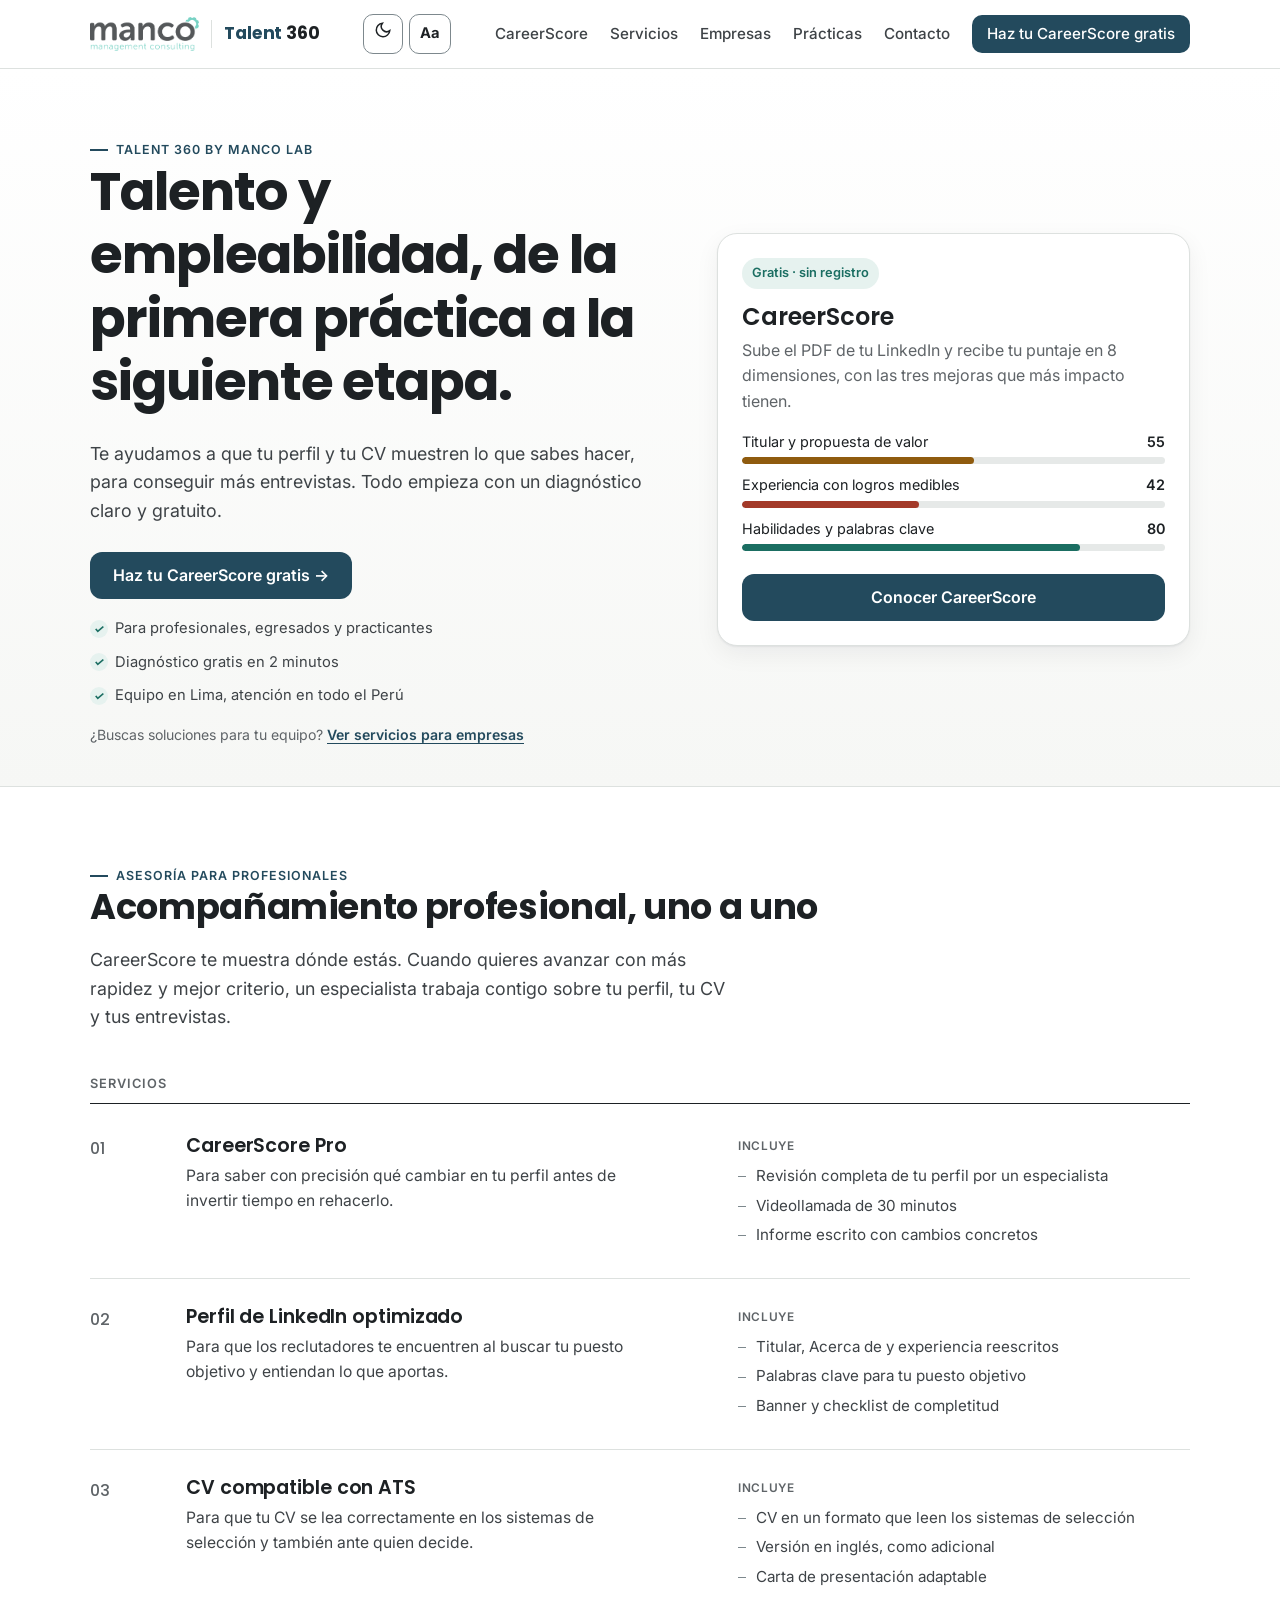
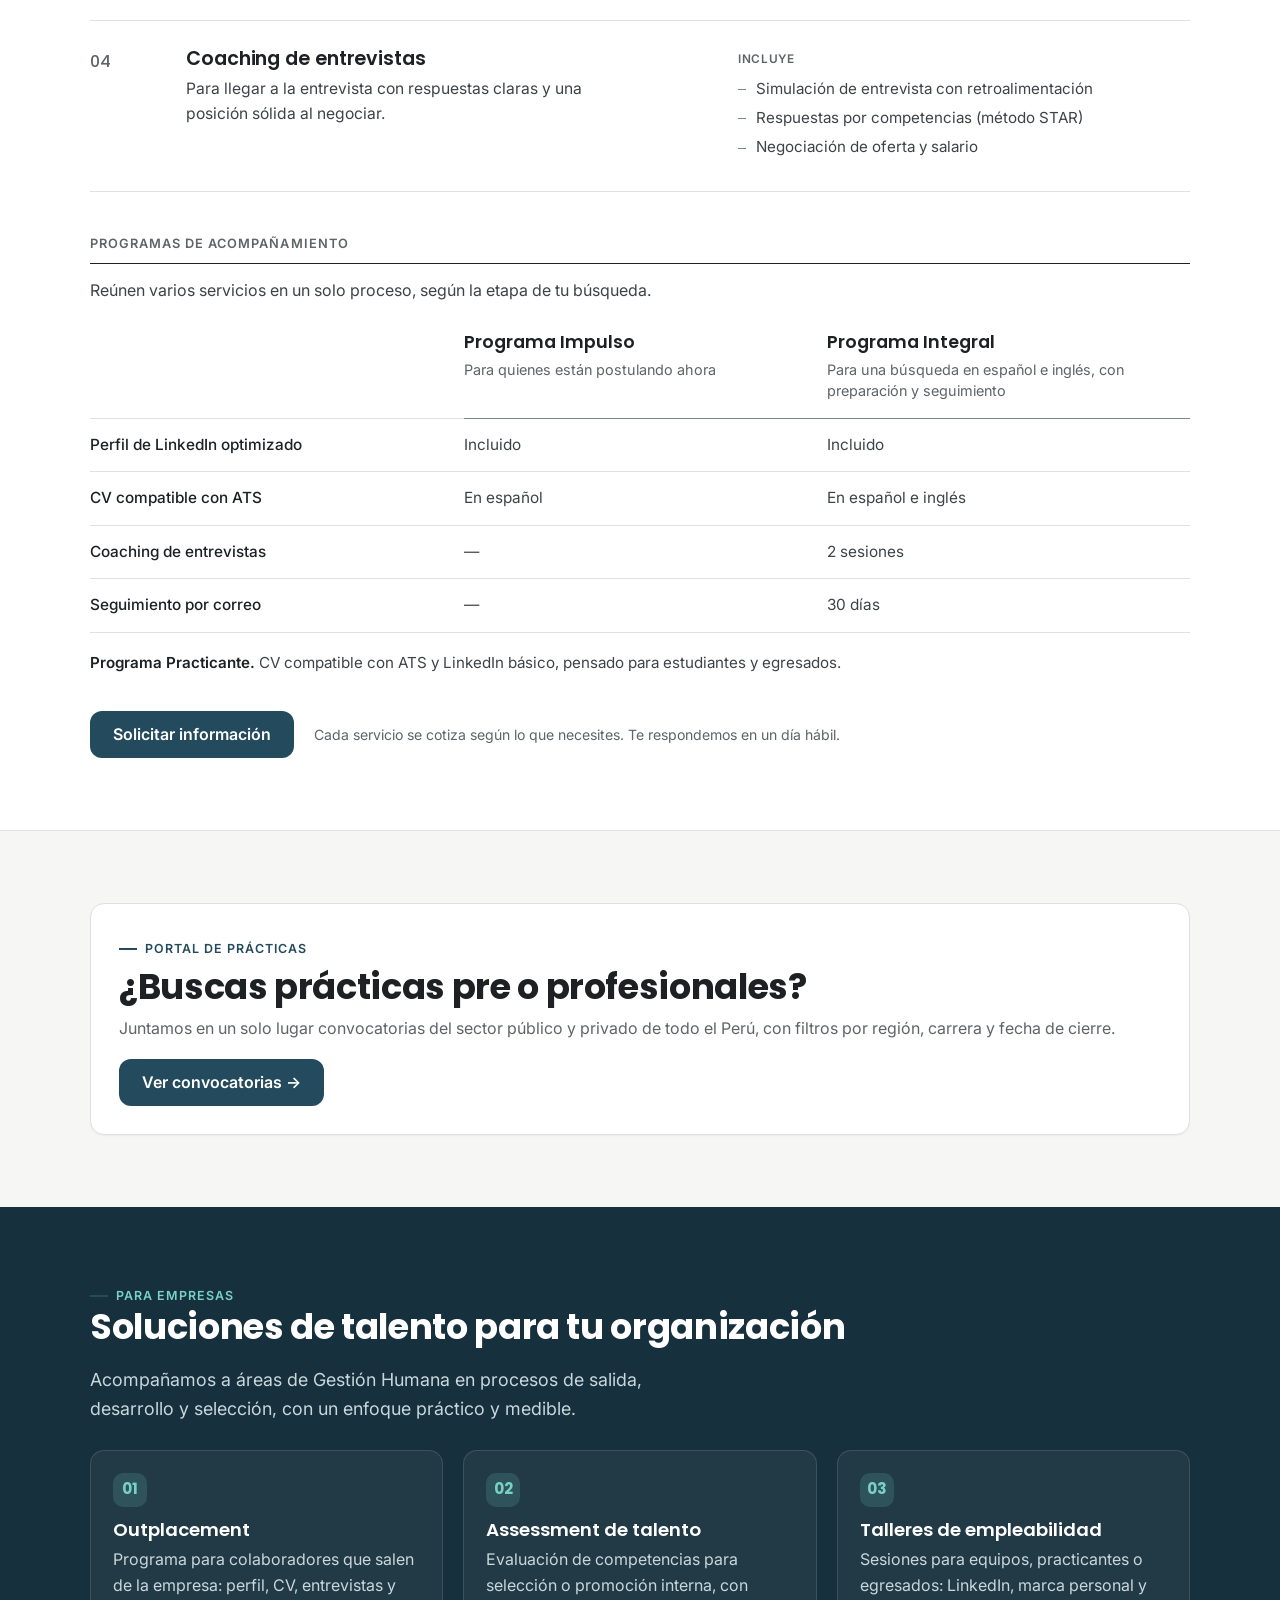
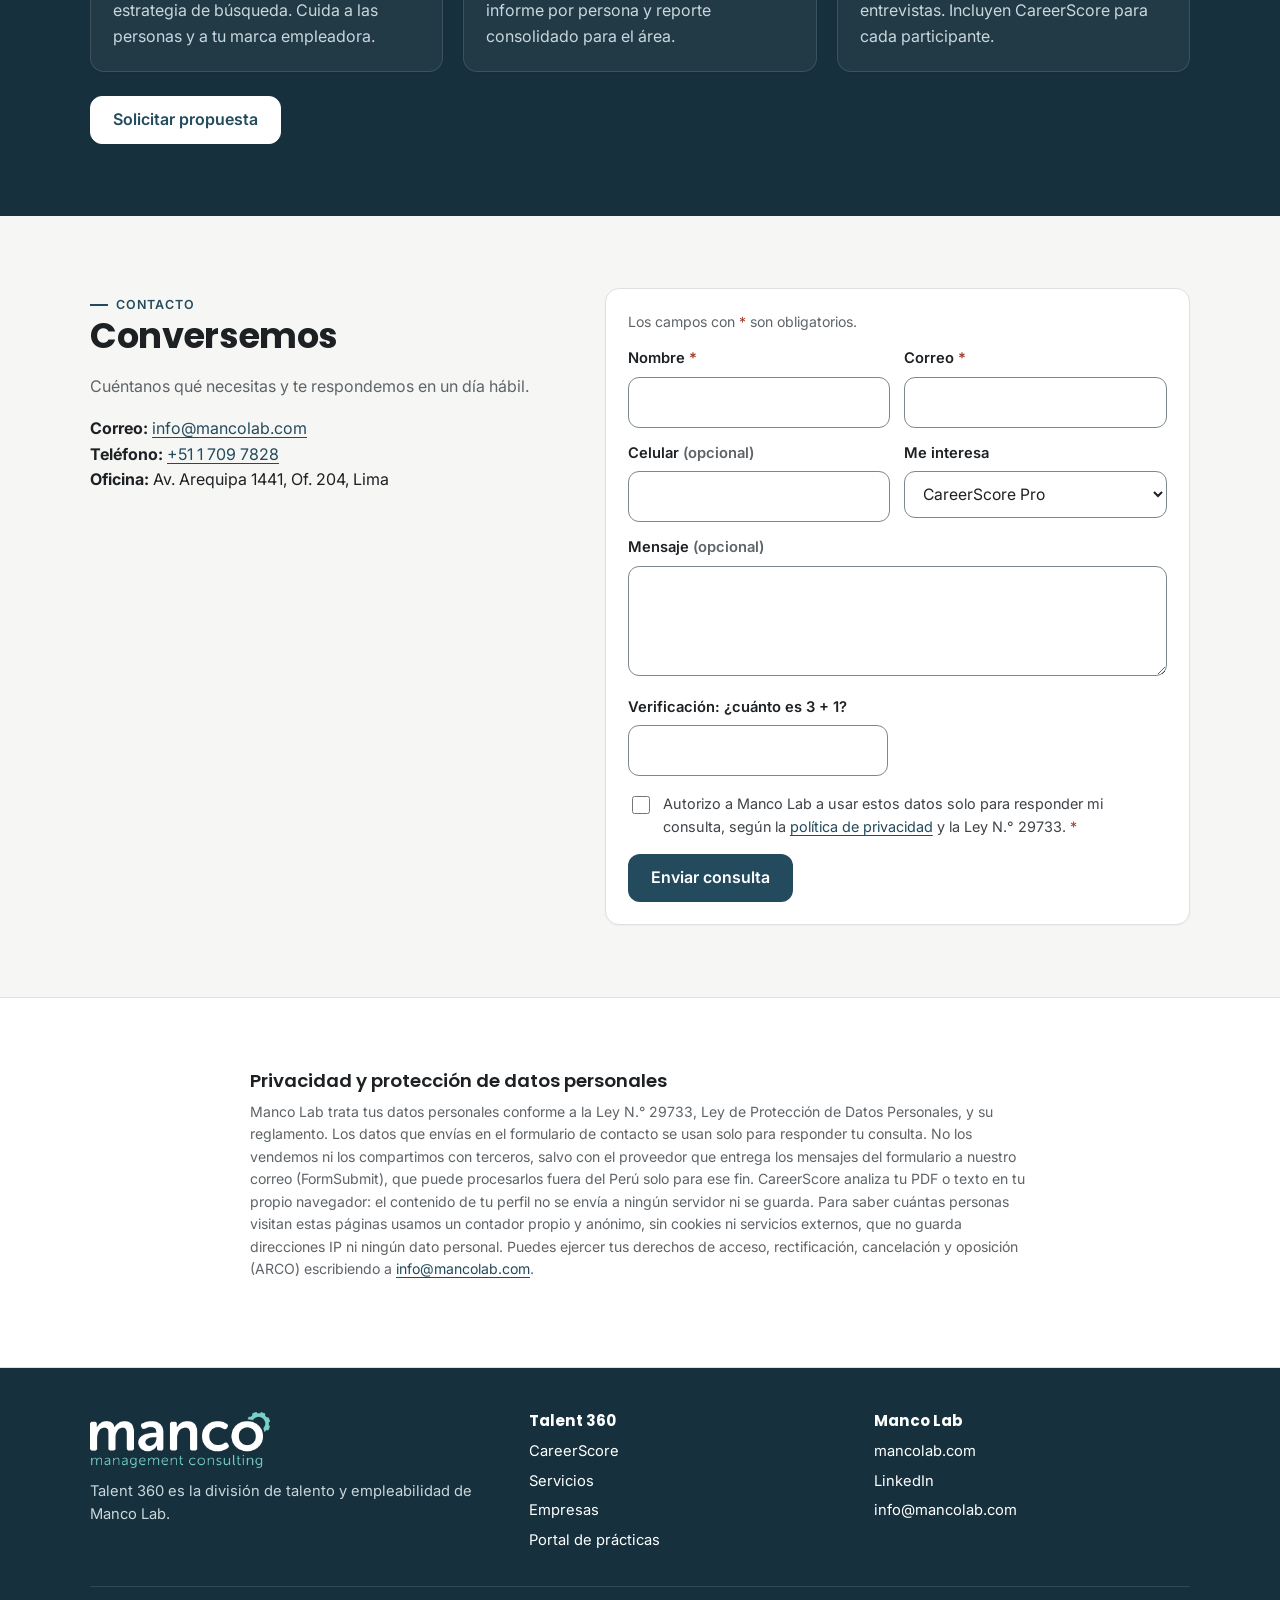
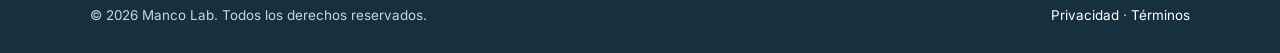
==== talent360/index.html @ 6cdf42b1 "build 2026-10-19T12:51:03Z (24 files)" ====
<!doctype html>
<html lang="es-PE">
<head>
<meta charset="utf-8">
<meta name="viewport" content="width=device-width,initial-scale=1">
<title>Talent 360 by Manco Lab · Talento y empleabilidad para personas y empresas</title>
<meta name="description" content="Talent 360 es la división de talento de Manco Lab: CareerScore gratis para medir tu perfil de LinkedIn, optimización de perfil, CV ATS, coaching de entrevistas, outplacement y assessment para empresas en Perú.">
<link rel="canonical" href="https://mancolab.com/talent360/">
<meta property="og:type" content="website">
<meta property="og:locale" content="es_PE">
<meta property="og:site_name" content="Manco Lab">
<meta property="og:title" content="Talent 360 by Manco Lab: talento y empleabilidad para personas y empresas">
<meta property="og:description" content="Mide tu perfil gratis con CareerScore y mejóralo con especialistas. Programas de outplacement, assessment y talleres para empresas.">
<meta property="og:url" content="https://mancolab.com/talent360/">
<meta property="og:image" content="https://mancolab.com/talent360/og-talent360.png">
<meta property="og:image:width" content="1200"><meta property="og:image:height" content="627">
<meta name="twitter:card" content="summary_large_image">
<meta name="theme-color" content="#234A5D">
<link rel="icon" href="assets/logo-manco.png">
<link rel="preconnect" href="https://fonts.googleapis.com"><link rel="preconnect" href="https://fonts.gstatic.com" crossorigin>
<link href="https://fonts.googleapis.com/css2?family=Inter:wght@400;500;600;700&family=Poppins:wght@600;700&display=swap" rel="stylesheet">
<script>/* tema y preferencias antes de pintar: evita parpadeo */(function(){try{var d=document.documentElement,t=localStorage.getItem('t360-theme');if(!t)t=window.matchMedia&&matchMedia('(prefers-color-scheme: dark)').matches?'dark':'light';d.setAttribute('data-theme',t);var a=JSON.parse(localStorage.getItem('t360-a11y')||'{}');if(a.fs)d.setAttribute('data-fs',a.fs);if(a.contrast)d.setAttribute('data-contrast','high');if(a.underline)d.setAttribute('data-underline','1');}catch(e){}})();</script>
<link rel="stylesheet" href="assets/hp.css?v=c169f1f4">
<script type="application/ld+json">
{"@context":"https://schema.org","@type":"Organization","name":"Talent 360 by Manco Lab","parentOrganization":{"@type":"Organization","name":"Manco Lab","url":"https://mancolab.com"},"url":"https://mancolab.com/talent360/","email":"info@mancolab.com","telephone":"+51 1 709 7828","address":{"@type":"PostalAddress","streetAddress":"Av. Arequipa 1441, Of. 204","addressLocality":"Lima","addressCountry":"PE"},"sameAs":["https://www.linkedin.com/company/mancope/"]}
</script>
</head>
<body>
<a class="skip" href="#main">Saltar al contenido principal</a>

<header class="topbar">
  <div class="wrap">
    <a class="brand" href="#main" aria-label="Talent 360 by Manco Lab">
      <img class="logo-light" src="assets/logo-manco.png" alt="Manco Lab" width="283" height="88"><img class="logo-dark" src="assets/logo-manco-white.png" alt="Manco Lab" width="283" height="88">
      <span class="div" aria-hidden="true"></span>
      <span class="hp">Talent <span>360</span></span>
    </a>
    <button class="menu-btn" type="button" aria-label="Menú" aria-expanded="false" aria-controls="nav" id="menuBtn"><span aria-hidden="true">☰</span></button>
    <nav class="nav" id="nav" aria-label="Principal">
      <a href="careerscore/">CareerScore</a>
      <a href="#servicios">Servicios</a>
      <a href="#empresas">Empresas</a>
      <a href="practicas/">Prácticas</a>
      <a href="#contacto">Contacto</a>
      <a class="btn btn-primary btn-sm" href="careerscore/#careerscore">Haz tu CareerScore gratis</a>
    </nav>
  </div>
</header>

<main id="main" tabindex="-1">
<section class="hero">
  <div class="wrap hero-grid">
    <div>
      <span class="eyebrow">Talent 360 by Manco Lab</span>
      <h1>Talento y empleabilidad, de la primera práctica a la siguiente etapa.</h1>
      <p class="lead">Te ayudamos a que tu perfil y tu CV muestren lo que sabes hacer, para conseguir más entrevistas. Todo empieza con un diagnóstico claro y gratuito.</p>
      <div class="ctas">
        <a class="btn btn-primary" href="careerscore/#careerscore">Haz tu CareerScore gratis →</a>
              </div>
      <div class="trust-row">
        <span><i class="tick" aria-hidden="true">✓</i>Para profesionales, egresados y practicantes</span>
        <span><i class="tick" aria-hidden="true">✓</i>Diagnóstico gratis en 2 minutos</span>
        <span><i class="tick" aria-hidden="true">✓</i>Equipo en Lima, atención en todo el Perú</span>
      </div>
      <p class="small muted" style="margin:16px 0 0">¿Buscas soluciones para tu equipo? <a class="text-link" href="#empresas">Ver servicios para empresas</a></p>
    </div>
    <aside class="hero-card" aria-label="CareerScore: diagnóstico gratuito">
      <span class="pill green">Gratis · sin registro</span>
      <h3 style="margin:14px 0 6px;font-size:1.5rem">CareerScore</h3>
      <p class="muted">Sube el PDF de tu LinkedIn y recibe tu puntaje en 8 dimensiones, con las tres mejoras que más impacto tienen.</p>
      <div class="dim"><span>Titular y propuesta de valor</span><b>55</b><div class="bar"><i class="a" style="width:55%"></i></div></div>
      <div class="dim"><span>Experiencia con logros medibles</span><b>42</b><div class="bar"><i class="r" style="width:42%"></i></div></div>
      <div class="dim"><span>Habilidades y palabras clave</span><b>80</b><div class="bar"><i class="g" style="width:80%"></i></div></div>
      <a class="btn btn-primary" href="careerscore/" style="width:100%;margin-top:14px">Conocer CareerScore</a>
    </aside>
  </div>
</section>
<section class="section alt" id="servicios" aria-labelledby="servicios-t">
  <div class="wrap">
    <div class="svc-head">
      <span class="eyebrow">Asesoría para profesionales</span>
      <h2 id="servicios-t">Acompañamiento profesional, uno a uno</h2>
      <p class="lead">CareerScore te muestra dónde estás. Cuando quieres avanzar con más rapidez y mejor criterio, un especialista trabaja contigo sobre tu perfil, tu CV y tus entrevistas.</p>
    </div>
    <div class="svc-block">
      <h3 class="svc-sub" id="svc-ind-t">Servicios</h3>
      <ol class="svc-list" aria-labelledby="svc-ind-t">
      <li class="svc-row">
        <span class="svc-n" aria-hidden="true">01</span>
        <div class="svc-main"><h4>CareerScore Pro</h4><p>Para saber con precisión qué cambiar en tu perfil antes de invertir tiempo en rehacerlo.</p></div>
        <div class="svc-del"><p class="svc-lbl" id="svc-d1">Incluye</p><ul aria-labelledby="svc-d1"><li>Revisión completa de tu perfil por un especialista</li><li>Videollamada de 30 minutos</li><li>Informe escrito con cambios concretos</li></ul></div>
      </li>
      <li class="svc-row">
        <span class="svc-n" aria-hidden="true">02</span>
        <div class="svc-main"><h4>Perfil de LinkedIn optimizado</h4><p>Para que los reclutadores te encuentren al buscar tu puesto objetivo y entiendan lo que aportas.</p></div>
        <div class="svc-del"><p class="svc-lbl" id="svc-d2">Incluye</p><ul aria-labelledby="svc-d2"><li>Titular, Acerca de y experiencia reescritos</li><li>Palabras clave para tu puesto objetivo</li><li>Banner y checklist de completitud</li></ul></div>
      </li>
      <li class="svc-row">
        <span class="svc-n" aria-hidden="true">03</span>
        <div class="svc-main"><h4>CV compatible con ATS</h4><p>Para que tu CV se lea correctamente en los sistemas de selección y también ante quien decide.</p></div>
        <div class="svc-del"><p class="svc-lbl" id="svc-d3">Incluye</p><ul aria-labelledby="svc-d3"><li>CV en un formato que leen los sistemas de selección</li><li>Versión en inglés, como adicional</li><li>Carta de presentación adaptable</li></ul></div>
      </li>
      <li class="svc-row">
        <span class="svc-n" aria-hidden="true">04</span>
        <div class="svc-main"><h4>Coaching de entrevistas</h4><p>Para llegar a la entrevista con respuestas claras y una posición sólida al negociar.</p></div>
        <div class="svc-del"><p class="svc-lbl" id="svc-d4">Incluye</p><ul aria-labelledby="svc-d4"><li>Simulación de entrevista con retroalimentación</li><li>Respuestas por competencias (método STAR)</li><li>Negociación de oferta y salario</li></ul></div>
      </li>
      </ol>
    </div>
    <div class="svc-block">
      <h3 class="svc-sub" id="svc-prog-t">Programas de acompañamiento</h3>
      <p class="svc-intro">Reúnen varios servicios en un solo proceso, según la etapa de tu búsqueda.</p>
      <div class="prog-wrap">
        <table class="prog">
          <caption class="sr">Comparación de los programas Impulso e Integral</caption>
          <thead><tr><td class="prog-empty"></td>
            <th scope="col"><span class="prog-name">Programa Impulso</span><span class="prog-for">Para quienes están postulando ahora</span></th>
            <th scope="col"><span class="prog-name">Programa Integral</span><span class="prog-for">Para una búsqueda en español e inglés, con preparación y seguimiento</span></th></tr></thead>
          <tbody>
            <tr><th scope="row">Perfil de LinkedIn optimizado</th><td data-l="Impulso">Incluido</td><td data-l="Integral">Incluido</td></tr>
            <tr><th scope="row">CV compatible con ATS</th><td data-l="Impulso">En español</td><td data-l="Integral">En español e inglés</td></tr>
            <tr><th scope="row">Coaching de entrevistas</th><td data-l="Impulso"><span aria-hidden="true">—</span><span class="sr">No incluido</span></td><td data-l="Integral">2 sesiones</td></tr>
            <tr><th scope="row">Seguimiento por correo</th><td data-l="Impulso"><span aria-hidden="true">—</span><span class="sr">No incluido</span></td><td data-l="Integral">30 días</td></tr>
          </tbody>
        </table>
      </div>
      <p class="prog-note"><b>Programa Practicante.</b> CV compatible con ATS y LinkedIn básico, pensado para estudiantes y egresados.</p>
    </div>
    <div class="svc-foot">
      <a class="btn btn-primary" href="#contacto">Solicitar información</a>
      <p class="muted small">Cada servicio se cotiza según lo que necesites. Te respondemos en un día hábil.</p>
    </div>
  </div>
</section>
<section class="section" id="practicas-cta" aria-labelledby="practicas-cta-t">
  <div class="wrap">
    <div class="card" style="display:flex;justify-content:space-between;align-items:center;gap:18px;flex-wrap:wrap;padding:28px">
      <div><span class="eyebrow">Portal de prácticas</span><h2 id="practicas-cta-t" style="margin:.2em 0 .2em">¿Buscas prácticas pre o profesionales?</h2>
        <p class="muted" style="margin:0">Juntamos en un solo lugar convocatorias del sector público y privado de todo el Perú, con filtros por región, carrera y fecha de cierre.</p></div>
      <a class="btn btn-primary" href="practicas/">Ver convocatorias →</a>
    </div>
  </div>
</section>
<section class="section band" id="empresas" aria-labelledby="empresas-t">
  <div class="wrap">
    <span class="eyebrow" style="color:var(--mint)">Para empresas</span>
    <h2 id="empresas-t">Soluciones de talento para tu organización</h2>
    <p class="lead" style="color:#C9D7DC">Acompañamos a áreas de Gestión Humana en procesos de salida, desarrollo y selección, con un enfoque práctico y medible.</p>
    <div class="grid-3" style="margin-top:26px">
      <article class="card"><div class="num" aria-hidden="true">01</div><h3>Outplacement</h3><p>Programa para colaboradores que salen de la empresa: perfil, CV, entrevistas y estrategia de búsqueda. Cuida a las personas y a tu marca empleadora.</p></article>
      <article class="card"><div class="num" aria-hidden="true">02</div><h3>Assessment de talento</h3><p>Evaluación de competencias para selección o promoción interna, con informe por persona y reporte consolidado para el área.</p></article>
      <article class="card"><div class="num" aria-hidden="true">03</div><h3>Talleres de empleabilidad</h3><p>Sesiones para equipos, practicantes o egresados: LinkedIn, marca personal y entrevistas. Incluyen CareerScore para cada participante.</p></article>
    </div>
    <div style="margin-top:24px"><a class="btn btn-ghost" href="#contacto" data-interest="Propuesta para empresa" style="border-color:#fff">Solicitar propuesta</a></div>
  </div>
</section>
<section class="section" id="contacto" aria-labelledby="contacto-t">
  <div class="wrap contact-grid">
    <div>
      <span class="eyebrow">Contacto</span>
      <h2 id="contacto-t">Conversemos</h2>
      <p class="muted">Cuéntanos qué necesitas y te respondemos en un día hábil.</p>
      <p><b>Correo:</b> <a href="mailto:info@mancolab.com">info@mancolab.com</a><br><b>Teléfono:</b> <a href="tel:+5117097828">+51 1 709 7828</a><br><b>Oficina:</b> Av. Arequipa 1441, Of. 204, Lima</p>
    </div>
    <form class="card" id="leadForm" data-t360-form data-subject="Talent 360 · nueva consulta desde la web" data-ok="¡Gracias! Recibimos tu mensaje y te respondemos en un día hábil." aria-label="Formulario de contacto" novalidate>
      <p class="small muted" style="margin-top:0">Los campos con <span class="req" aria-hidden="true">*</span><span class="sr">asterisco</span> son obligatorios.</p>
      <div class="form-row">
        <div><label class="f" for="lfName">Nombre <span class="req" aria-hidden="true">*</span></label><input type="text" id="lfName" name="nombre" autocomplete="name" required minlength="2" maxlength="80" data-err="e-lfName" aria-describedby="e-lfName"><p class="field-err" id="e-lfName"></p></div>
        <div><label class="f" for="lfMail">Correo <span class="req" aria-hidden="true">*</span></label><input type="email" id="lfMail" name="correo" autocomplete="email" required maxlength="120" data-err="e-lfMail" aria-describedby="e-lfMail"><p class="field-err" id="e-lfMail"></p></div>
      </div>
      <div class="form-row">
        <div><label class="f" for="lfPhone">Celular <span class="muted">(opcional)</span></label><input type="tel" id="lfPhone" name="celular" autocomplete="tel" maxlength="20" data-err="e-lfPhone" aria-describedby="e-lfPhone"><p class="field-err" id="e-lfPhone"></p></div>
        <div><label class="f" for="lfType">Me interesa</label>
          <select id="lfType" name="interes"><optgroup label="Para mí"><option>CareerScore Pro</option><option>Perfil de LinkedIn optimizado</option><option>CV compatible con ATS</option><option>Coaching de entrevistas</option><option>Programa Impulso</option><option>Programa Integral</option><option>Programa Practicante</option></optgroup><optgroup label="Para mi empresa"><option>Propuesta para empresa</option><option>Outplacement</option><option>Assessment de talento</option><option>Taller de empleabilidad</option></optgroup><option>Otro</option></select></div>
      </div>
      <label class="f" for="lfMsg">Mensaje <span class="muted">(opcional)</span></label>
      <textarea id="lfMsg" name="mensaje" maxlength="2000" style="min-height:110px" data-err="e-lfMsg" aria-describedby="e-lfMsg"></textarea><p class="field-err" id="e-lfMsg"></p>
      <div style="margin-top:12px;max-width:260px"><label class="f" for="lfCap" data-captcha-q>Verificación: ¿cuánto es 3 + 4?</label><input type="text" id="lfCap" inputmode="numeric" autocomplete="off" required maxlength="3" data-captcha data-err="e-lfCap" aria-describedby="e-lfCap"><p class="field-err" id="e-lfCap"></p></div>
      <div class="hp-field" aria-hidden="true"><label for="lfHoney">No completar este campo</label><input type="text" id="lfHoney" name="_honey" tabindex="-1" autocomplete="off"></div>
      
      <div class="check"><input type="checkbox" id="lfConsent" name="consentimiento" required data-consent data-err="e-lfConsent" aria-describedby="e-lfConsent"><label for="lfConsent">Autorizo a Manco Lab a usar estos datos solo para responder mi consulta, según la <a href="#privacidad">política de privacidad</a> y la Ley N.° 29733. <span class="req" aria-hidden="true">*</span></label></div>
      <p class="field-err" id="e-lfConsent" style="margin-top:-8px"></p>
      <button class="btn btn-primary" type="submit">Enviar consulta</button>
      <div class="form-status" data-status role="status" aria-live="polite" tabindex="-1" hidden></div>
    </form>
  </div>
</section>
<section class="section alt" id="privacidad">
  <div class="wrap faq small">
    <h3>Privacidad y protección de datos personales</h3>
    <p class="muted">Manco Lab trata tus datos personales conforme a la Ley N.° 29733, Ley de Protección de Datos Personales, y su reglamento. Los datos que envías en el formulario de contacto se usan solo para responder tu consulta. No los vendemos ni los compartimos con terceros, salvo con el proveedor que entrega los mensajes del formulario a nuestro correo (FormSubmit), que puede procesarlos fuera del Perú solo para ese fin. CareerScore analiza tu PDF o texto en tu propio navegador: el contenido de tu perfil no se envía a ningún servidor ni se guarda. Para saber cuántas personas visitan estas páginas usamos un contador propio y anónimo, sin cookies ni servicios externos, que no guarda direcciones IP ni ningún dato personal. Puedes ejercer tus derechos de acceso, rectificación, cancelación y oposición (ARCO) escribiendo a <a href="mailto:info@mancolab.com">info@mancolab.com</a>.</p>
  </div>
</section>
</main>

<footer class="foot" aria-label="Pie de página">
  <div class="wrap">
    <div class="foot-grid">
      <div><img src="assets/logo-manco-white.png" alt="Manco Lab" width="180" style="height:auto;width:180px;margin-bottom:12px">
        <p>Talent 360 es la división de talento y empleabilidad de Manco Lab.</p></div>
      <div><h4>Talent 360</h4><ul><li><a href="careerscore/">CareerScore</a></li><li><a href="#servicios">Servicios</a></li><li><a href="#empresas">Empresas</a></li><li><a href="practicas/">Portal de prácticas</a></li></ul></div>
      <div><h4>Manco Lab</h4><ul><li><a href="https://mancolab.com/">mancolab.com</a></li><li><a href="https://www.linkedin.com/company/mancope/" rel="noopener" target="_blank">LinkedIn</a></li><li><a href="mailto:info@mancolab.com">info@mancolab.com</a></li></ul></div>
    </div>
    <div class="legal"><span>© 2026 Manco Lab. Todos los derechos reservados.</span><span><a href="#privacidad">Privacidad</a> · <a href="https://mancolab.com/">Términos</a></span></div>
  </div>
</footer>


<script src="assets/a11y.js?v=2204dfd3"></script>
<script src="assets/talent360-config.js?v=17736ded"></script>
<script src="assets/forms.js?v=dde8d422"></script>
<script src="careerscore/app.js?v=314edf36"></script>
<script src="assets/stats.js?v=f0934f4e"></script>
</body>
</html>
---- talent360/assets/hp.css ----
/* HumanProof · Manco Lab — estilos compartidos (preview) */
:root{
  --ink:#1D2124; --ink-2:#3E4347; --muted:#5F6468;
  --teal:#234A5D; --teal-900:#16303D; --teal-700:#2C5A70; --teal-50:#EAF0F2;
  --mint:#78D2C4; --green:#1B6E62; --green-50:#E6F2EF;
  --amber:#8F5B0E; --amber-50:#FBF3E4; --red:#A33A29; --red-50:#F9ECE9;
  --bg:#F6F7F5; --card:#FFFFFF; --line:#DDE1DF; --line-strong:#7D888D; --track:#E6E9E8;
  --link:#234A5D; --focus:#234A5D; --topbar:rgba(255,255,255,.95);
  --warn-bg:#FFF7E0; --warn-line:#EED9A4; --warn-ink:#4A3700;
  --radius:14px; --shadow:0 1px 2px rgba(16,24,28,.06),0 8px 24px rgba(16,24,28,.06);
  --font:"Inter",system-ui,-apple-system,"Segoe UI",Roboto,Arial,sans-serif;
  --font-h:"Poppins","Inter",system-ui,sans-serif;
}
*{box-sizing:border-box}
html{scroll-behavior:smooth;font-size:100%}
body{margin:0;font-family:var(--font);color:var(--ink);background:var(--bg);line-height:1.6;font-size:1rem;-webkit-font-smoothing:antialiased}
img{max-width:100%;display:block}
a{color:var(--link);text-underline-offset:3px}
h1,h2,h3,h4{font-family:var(--font-h);line-height:1.2;margin:0 0 .5em;color:var(--ink)}
h1{font-size:clamp(2rem,4.6vw,3.3rem);font-weight:700;letter-spacing:-.02em}
h2{font-size:clamp(1.55rem,3vw,2.2rem);font-weight:700;letter-spacing:-.01em}
h3{font-size:1.15rem;font-weight:600}
p{margin:0 0 1em}
.wrap{max-width:1140px;margin:0 auto;padding:0 20px}
.section{padding:72px 0}
.section.alt{background:var(--card);border-top:1px solid var(--line);border-bottom:1px solid var(--line)}
.eyebrow{display:inline-flex;align-items:center;gap:8px;font-size:.78rem;font-weight:600;letter-spacing:.08em;text-transform:uppercase;color:var(--link)}
.eyebrow::before{content:"";width:18px;height:2px;background:var(--link);display:inline-block}
.lead{font-size:1.12rem;color:var(--ink-2);max-width:640px}
.muted{color:var(--muted)}
.small{font-size:.88rem}
.center{text-align:center}
.sr{position:absolute;width:1px;height:1px;overflow:hidden;clip:rect(0 0 0 0)}

/* header */
.topbar{position:sticky;top:0;z-index:50;background:var(--topbar);backdrop-filter:saturate(1.4) blur(8px);border-bottom:1px solid var(--line)}
.topbar .wrap{display:flex;align-items:center;justify-content:space-between;height:68px;gap:16px}
.brand{display:flex;align-items:center;gap:12px;text-decoration:none;color:var(--ink)}
.brand img{height:34px;width:auto}
.brand .div{width:1px;height:28px;background:var(--line)}
.brand .hp{font-family:var(--font-h);font-weight:700;font-size:1.08rem;letter-spacing:-.01em;color:var(--link)}
.brand .hp span{color:var(--ink)}
.nav{display:flex;gap:22px;align-items:center}
.nav a{text-decoration:none;color:var(--ink-2);font-weight:500;font-size:.95rem}
.nav a:hover{color:var(--link)}
.menu-btn{display:none;background:none;border:1px solid var(--line);border-radius:10px;padding:8px 10px;font-size:1rem;cursor:pointer}
@media (max-width:1060px){
  .nav{display:none;position:absolute;top:68px;left:0;right:0;background:var(--card);flex-direction:column;align-items:flex-start;padding:16px 20px;border-bottom:1px solid var(--line);gap:14px}
  .nav.open{display:flex}
  .menu-btn{display:block}
  .brand img{height:28px}
}

/* buttons */
.btn{display:inline-flex;align-items:center;justify-content:center;gap:8px;font-family:var(--font);font-weight:600;font-size:1rem;padding:13px 22px;border-radius:12px;border:1.5px solid transparent;text-decoration:none;cursor:pointer;transition:transform .12s ease,background .15s ease,box-shadow .15s ease;line-height:1.2}
.btn:active{transform:translateY(1px)}
.btn-primary{background:var(--teal);color:#fff}
.btn-primary:hover{background:var(--teal-900);box-shadow:0 6px 18px rgba(35,74,93,.25)}
.btn-ghost{background:var(--card);color:var(--link);border-color:var(--link)}
.btn-ghost:hover{background:var(--teal-50)}
.btn-sm{padding:9px 14px;font-size:.92rem;border-radius:10px}
.btn[disabled]{opacity:.55;cursor:not-allowed}

/* hero */
.hero{background:linear-gradient(180deg,var(--card) 0%,var(--bg) 100%);padding:64px 0 40px;overflow:hidden}
.hero-grid{display:grid;grid-template-columns:1.1fr .9fr;gap:48px;align-items:center}
.hero .ctas{display:flex;gap:12px;flex-wrap:wrap;margin:26px 0 18px}
.trust-row{display:flex;flex-wrap:wrap;gap:10px 18px;color:var(--ink-2);font-size:.92rem}
.trust-row span{display:inline-flex;align-items:center;gap:7px}
.tick{width:18px;height:18px;border-radius:50%;background:var(--green-50);color:var(--green);display:inline-grid;place-items:center;font-size:.72rem;font-weight:700;flex:none}
.hero-card{background:var(--card);border:1px solid var(--line);border-radius:20px;box-shadow:var(--shadow);padding:24px}
.hc-top{display:flex;justify-content:space-between;align-items:flex-start;gap:12px;margin-bottom:14px}
.hc-score{font-family:var(--font-h);font-size:3rem;font-weight:700;color:var(--link);line-height:1}
.hc-score small{font-size:1rem;color:var(--muted);font-weight:500}
.pill{display:inline-flex;align-items:center;gap:6px;font-size:.8rem;font-weight:600;padding:5px 10px;border-radius:999px;background:var(--teal-50);color:var(--link)}
.pill.green{background:var(--green-50);color:var(--green)}
.pill.amber{background:var(--amber-50);color:var(--amber)}
.pill.red{background:var(--red-50);color:var(--red)}
.dim{display:grid;grid-template-columns:1fr 46px;gap:4px 10px;align-items:center;margin:9px 0;font-size:.9rem}
.dim .bar{grid-column:1/-1;height:7px;background:var(--track);border-radius:99px;overflow:hidden}
.dim .bar i{display:block;height:100%;border-radius:99px;background:var(--teal);width:0;transition:width .9s cubic-bezier(.2,.8,.2,1)}
.dim .bar i.g{background:var(--green)} .dim .bar i.a{background:var(--amber)} .dim .bar i.r{background:var(--red)}
.dim b{text-align:right;font-weight:600}
@media (max-width:900px){.hero-grid{grid-template-columns:1fr}.hero{padding-top:40px}}

/* cards / grids */
.grid-3{display:grid;grid-template-columns:repeat(3,1fr);gap:20px}
.grid-4{display:grid;grid-template-columns:repeat(4,1fr);gap:18px}
.grid-2{display:grid;grid-template-columns:repeat(2,1fr);gap:22px}
@media (max-width:960px){.grid-4{grid-template-columns:repeat(2,1fr)}.grid-3{grid-template-columns:1fr 1fr}}
@media (max-width:640px){.grid-4,.grid-3,.grid-2{grid-template-columns:1fr}}
.card{background:var(--card);border:1px solid var(--line);border-radius:var(--radius);padding:22px;box-shadow:0 1px 2px rgba(16,24,28,.04)}
.card h3{margin-bottom:.35em}
.card p:last-child{margin-bottom:0}
.num{font-family:var(--font-h);font-weight:700;color:var(--link);font-size:.95rem;width:34px;height:34px;border-radius:10px;background:var(--teal-50);display:grid;place-items:center;margin-bottom:12px}
.svc{display:flex;flex-direction:column}
.svc .price{margin-top:auto;padding-top:14px;border-top:1px dashed var(--line);display:flex;justify-content:space-between;align-items:center;font-size:.92rem}
.svc .price b{font-family:var(--font-h)}
.svc ul{padding-left:18px;margin:6px 0 14px;color:var(--ink-2);font-size:.95rem}
.tag{display:inline-block;font-size:.74rem;font-weight:600;letter-spacing:.04em;text-transform:uppercase;color:var(--green);margin-bottom:8px}

/* barometro tool */
.tool{background:var(--card);border:1px solid var(--line);border-radius:22px;box-shadow:var(--shadow);overflow:hidden}
.tool-head{background:var(--teal);color:#fff;padding:22px 28px;display:flex;justify-content:space-between;align-items:center;gap:16px;flex-wrap:wrap}
.tool-head h2{color:#fff;margin:0;font-size:1.45rem}
.tool-head p{margin:4px 0 0;color:#DCE7EA;font-size:.95rem}
.steps{display:flex;gap:8px;font-size:.82rem}
.steps span{padding:6px 11px;border-radius:999px;background:rgba(255,255,255,.12);color:#DCE7EA;font-weight:600}
.steps span.on{background:var(--card);color:var(--link)}
.tool-body{padding:28px}
.tabs{display:flex;gap:8px;margin-bottom:18px;flex-wrap:wrap}
.tabs button{font:inherit;font-weight:600;font-size:.94rem;padding:10px 16px;border-radius:10px;border:1.5px solid var(--line-strong);background:var(--card);color:var(--ink-2);cursor:pointer}
.tabs button.on{border-color:var(--link);color:var(--link);background:var(--teal-50)}
.drop{display:block;position:relative;width:100%;box-sizing:border-box;border:2px dashed var(--line-strong);border-radius:16px;padding:34px 20px;text-align:center;background:var(--bg);cursor:pointer;transition:border-color .15s,background .15s}
.drop:hover,.drop.over{border-color:var(--link);background:var(--teal-50)}
.drop .ic{width:52px;height:52px;border-radius:14px;background:var(--teal-50);color:var(--link);display:grid;place-items:center;margin:0 auto 12px;font-size:1.5rem}
.drop strong{display:block;font-size:1.05rem;margin-bottom:4px}
.howto{margin-top:14px;font-size:.9rem;color:var(--ink-2);background:var(--bg);border-radius:12px;padding:12px 14px}
.howto ol{margin:6px 0 0;padding-left:20px}
label.f{display:block;font-weight:600;font-size:.92rem;margin:0 0 6px}
input[type=text],input[type=email],input[type=tel],input[type=url],select,textarea{width:100%;font:inherit;font-size:.98rem;padding:12px 14px;border:1.5px solid var(--line-strong);border-radius:11px;background:var(--card);color:var(--ink);transition:border-color .15s}
input:focus,select:focus,textarea:focus{outline:none;border-color:var(--link);box-shadow:0 0 0 3px rgba(35,74,93,.12)}
textarea{min-height:180px;resize:vertical}
.check{display:flex;gap:10px;align-items:flex-start;font-size:.9rem;color:var(--ink-2);margin:16px 0}
.check input{margin-top:4px;width:18px;height:18px;accent-color:var(--link);flex:none}
.err{display:none;background:var(--red-50);color:var(--red);border-radius:10px;padding:10px 14px;font-size:.92rem;margin:12px 0}
.q-grid{display:grid;grid-template-columns:1fr 1fr;gap:16px 20px}
@media (max-width:700px){.q-grid{grid-template-columns:1fr}.tool-body{padding:20px}.tool-head{padding:18px 20px}}
.seg{display:flex;flex-wrap:wrap;gap:6px}
.seg label{cursor:pointer}
.seg input{position:absolute;opacity:0;pointer-events:none}
.seg span{display:inline-block;padding:8px 12px;border:1.5px solid var(--line-strong);border-radius:10px;font-size:.9rem;font-weight:500;background:var(--card)}
.seg input:checked+span{border-color:var(--link);background:var(--teal-50);color:var(--link);font-weight:600}
.seg input:focus-visible+span{box-shadow:0 0 0 3px rgba(35,74,93,.2)}
.detected{background:var(--green-50);border-radius:12px;padding:12px 14px;font-size:.92rem;color:var(--ink);margin-bottom:18px}
.loading{text-align:center;padding:40px 10px}
.spinner{width:44px;height:44px;border-radius:50%;border:4px solid var(--teal-50);border-top-color:var(--link);animation:spin 1s linear infinite;margin:0 auto 14px}
@keyframes spin{to{transform:rotate(360deg)}}

/* result */
.res-top{display:grid;grid-template-columns:220px 1fr;gap:28px;align-items:center;margin-bottom:24px}
@media (max-width:700px){.res-top{grid-template-columns:1fr;text-align:center}}
.gauge{position:relative;width:200px;height:200px;margin:0 auto}
.gauge svg{transform:rotate(-90deg)}
.gauge .val{position:absolute;inset:0;display:grid;place-items:center;text-align:center}
.gauge .val b{font-family:var(--font-h);font-size:3rem;line-height:1;color:var(--ink)}
.gauge .val small{display:block;color:var(--muted);font-size:.85rem}
.res-dims{display:grid;grid-template-columns:1fr 1fr;gap:4px 28px}
@media (max-width:700px){.res-dims{grid-template-columns:1fr}}
.prio{counter-reset:p;list-style:none;padding:0;margin:0}
.prio li{position:relative;padding:14px 14px 14px 56px;border:1px solid var(--line);border-radius:12px;margin-bottom:10px;background:var(--card)}
.prio li::before{counter-increment:p;content:counter(p);position:absolute;left:14px;top:14px;width:28px;height:28px;border-radius:8px;background:var(--teal);color:#fff;font-weight:700;display:grid;place-items:center;font-size:.9rem}
.prio li b{display:block;margin-bottom:2px}
.prio li span{color:var(--ink-2);font-size:.94rem}
details.dd{border:1px solid var(--line);border-radius:12px;background:var(--card);margin-bottom:8px}
details.dd summary{cursor:pointer;padding:13px 16px;font-weight:600;display:flex;justify-content:space-between;gap:10px;list-style:none}
details.dd summary::-webkit-details-marker{display:none}
details.dd summary::after{content:"+";color:var(--link);font-weight:700}
details.dd[open] summary::after{content:"–"}
details.dd .in{padding:0 16px 14px;color:var(--ink-2);font-size:.95rem}
details.dd .in ul{margin:0;padding-left:18px}
.res-cta{margin-top:24px;background:var(--teal);color:#fff;border-radius:16px;padding:24px;display:flex;justify-content:space-between;align-items:center;gap:18px;flex-wrap:wrap}
.res-cta h3{color:#fff;margin:0 0 4px}
.res-cta p{margin:0;color:#DCE7EA}
.res-cta .btn-ghost{border-color:#fff}
.hpi{display:flex;gap:16px;align-items:center;background:var(--bg);border-radius:14px;padding:16px 18px;margin:18px 0}
.hpi b.n{font-family:var(--font-h);font-size:1.8rem;color:var(--link)}

/* stats band */
.band{background:var(--teal-900);color:#fff}
.band h2,.band h3{color:#fff}
.band p{color:#C9D7DC}
.band .card{background:rgba(255,255,255,.05);border-color:rgba(255,255,255,.12);color:#fff}
.band .num{background:rgba(120,210,196,.16);color:var(--mint)}

/* FAQ, contact */
.faq{max-width:820px;margin:0 auto}
.contact-grid{display:grid;grid-template-columns:.9fr 1.1fr;gap:36px;align-items:start}
@media (max-width:860px){.contact-grid{grid-template-columns:1fr}}
.form-row{display:grid;grid-template-columns:1fr 1fr;gap:14px;margin-bottom:14px}
@media (max-width:600px){.form-row{grid-template-columns:1fr}}

/* footer */
.foot{background:var(--teal-900);color:#C9D7DC;padding:44px 0 26px;font-size:.92rem}
.foot a{color:#fff;text-decoration:none}
.foot a:hover{text-decoration:underline}
.foot-grid{display:grid;grid-template-columns:1.3fr 1fr 1fr;gap:28px}
@media (max-width:760px){.foot-grid{grid-template-columns:1fr}}
.foot h4{color:#fff;font-size:.95rem;margin-bottom:10px}
.foot ul{list-style:none;padding:0;margin:0}
.foot li{margin:6px 0}
.foot .legal{border-top:1px solid rgba(255,255,255,.12);margin-top:28px;padding-top:18px;display:flex;justify-content:space-between;gap:12px;flex-wrap:wrap;font-size:.84rem}
.preview-flag{background:var(--warn-bg);color:var(--warn-ink);text-align:center;font-size:.84rem;padding:7px 12px;border-bottom:1px solid var(--warn-line)}

@media print{
  .topbar,.foot,.preview-flag,.no-print,.hero,.section:not(#careerscore){display:none!important}
  body{background:var(--card)}
  .tool{box-shadow:none;border:none}
  #careerscore{padding:0}
}
.nav a.btn-primary,.nav a.btn-primary:hover{color:#fff}
details.dd summary{justify-content:flex-start}
details.dd summary .muted{margin-left:auto;font-weight:500}
.disclaimer{background:var(--warn-bg);border:1px solid var(--warn-line);border-left:5px solid var(--amber);border-radius:12px;padding:14px 16px;font-size:.92rem;color:var(--warn-ink);margin-top:18px}
.disclaimer b{color:var(--ink)}
.disclaimer ul{margin:6px 0 0;padding-left:18px}

/* ── Tema oscuro (colores Manco) ─────────────────────────── */
[data-theme="dark"]{
  color-scheme:dark;
  --ink:#E9EFF1; --ink-2:#CAD6DB; --muted:#A5B6BD;
  --teal:#2F6A82; --teal-900:#0A1820; --teal-700:#3B7A93; --teal-50:#1A3140;
  --link:#8FD8CB; --focus:#8FD8CB; --mint:#78D2C4;
  --green:#62C9B2; --green-50:#123A33; --amber:#E9B562; --amber-50:#3A2C12; --red:#F39A89; --red-50:#3F1F1A;
  --bg:#0E171C; --card:#15222A; --line:#2B3C45; --line-strong:#71868F; --track:#26363F;
  --topbar:rgba(21,34,42,.95); --warn-bg:#2E260F; --warn-line:#6B5520; --warn-ink:#F3E6C4;
  --shadow:0 1px 2px rgba(0,0,0,.3),0 8px 24px rgba(0,0,0,.35);
}
.logo-dark{display:none!important}
[data-theme="dark"] .logo-light{display:none!important}
[data-theme="dark"] .logo-dark{display:block!important}
[data-theme="dark"] .hero-card,[data-theme="dark"] .tool{border-color:var(--line)}
[data-theme="dark"] .band{background:#0A1820}
[data-theme="dark"] .steps span.on{background:#fff;color:#234A5D}

/* ── Accesibilidad ───────────────────────────────────────── */
.skip{position:absolute;left:-9999px;top:8px;z-index:200;background:var(--card);color:var(--link);font-weight:700;padding:10px 16px;border-radius:10px;box-shadow:var(--shadow);text-decoration:underline}
.skip:focus{left:16px}
:focus{outline:none}
:focus-visible{outline:3px solid var(--focus)!important;outline-offset:3px;border-radius:6px}
.band :focus-visible,.foot :focus-visible,.tool-head :focus-visible,.res-cta :focus-visible,.side-cta :focus-visible{outline-color:#fff!important}
.drop:focus-within{border-color:var(--link);background:var(--teal-50);outline:3px solid var(--focus);outline-offset:3px}
.seg input:focus-visible+span{outline:3px solid var(--focus);outline-offset:2px}
html[data-fs="-1"]{font-size:93.75%} html[data-fs="1"]{font-size:112.5%} html[data-fs="2"]{font-size:125%} html[data-fs="3"]{font-size:137.5%}
[data-underline] a{text-decoration:underline!important;text-underline-offset:3px}
[data-contrast="high"]{--muted:var(--ink);--ink-2:var(--ink);--line:#59656B;--line-strong:#2E3639;--track:#C9D0D3}
[data-theme="dark"][data-contrast="high"]{--line:#7F949D;--line-strong:#B7C6CC;--track:#3C4E57;--link:#B8F0E6;--bg:#000;--card:#0B1216}
[data-contrast="high"] .card,[data-contrast="high"] .offer,[data-contrast="high"] input,[data-contrast="high"] select,[data-contrast="high"] textarea,[data-contrast="high"] .btn-ghost{border-width:2px}
[data-contrast="high"] a{text-decoration:underline}
@media (prefers-reduced-motion:reduce){
  html{scroll-behavior:auto}
  *,*::before,*::after{animation-duration:.01ms!important;animation-iteration-count:1!important;transition-duration:.01ms!important}
}
.tools{display:flex;gap:6px;align-items:center;position:relative}
.icon-btn{font:inherit;font-weight:700;font-size:.92rem;min-width:40px;height:40px;padding:0 10px;border-radius:10px;border:1.5px solid var(--line-strong);background:var(--card);color:var(--ink);cursor:pointer;display:inline-flex;align-items:center;justify-content:center;gap:6px}
.icon-btn:hover{border-color:var(--link);color:var(--link)}
.icon-btn svg{width:18px;height:18px}
.a11y-panel{position:absolute;right:0;top:48px;z-index:80;width:290px;background:var(--card);border:1px solid var(--line);border-radius:14px;box-shadow:var(--shadow);padding:14px}
.a11y-panel h2{font-size:1rem;margin:0 0 10px}
.a11y-row{display:flex;justify-content:space-between;align-items:center;gap:8px;margin:8px 0;font-size:.92rem}
.a11y-row .grp{display:flex;gap:6px}
.a11y-panel button{font:inherit;font-size:.88rem;font-weight:600;border:1.5px solid var(--line-strong);background:var(--card);color:var(--ink);border-radius:9px;padding:7px 10px;cursor:pointer}
.a11y-panel button[aria-pressed="true"]{background:var(--teal);border-color:var(--teal);color:#fff}
.a11y-panel .reset{width:100%;margin-top:6px}
.menu-btn{background:var(--card);color:var(--ink);border-color:var(--line-strong)}

/* ── Formularios ─────────────────────────────────────────── */
.field-err{color:var(--red);font-size:.86rem;margin:6px 0 0;font-weight:500}
.field-err:empty{display:none}
[aria-invalid="true"]{border-color:var(--red)!important}
.hp-field{position:absolute!important;left:-10000px!important;width:1px;height:1px;overflow:hidden}
.form-status{border-radius:10px;padding:12px 14px;font-size:.94rem;margin-top:12px}
.form-status.ok{background:var(--green-50);color:var(--ink);border:1px solid var(--green)}
.form-status.bad{background:var(--red-50);color:var(--ink);border:1px solid var(--red)}
.req{color:var(--red)}
fieldset.qf{border:0;margin:0;padding:0;min-width:0}
fieldset.qf legend{padding:0;margin:0 0 6px}
.text-link{font-weight:600;color:var(--link)}
[data-theme="dark"] .tool-head,[data-theme="dark"] .res-cta{background:#1D4354}
.steps span{color:#fff}
.url-box{background:var(--bg);border:1px solid var(--line);border-radius:14px;padding:16px;margin-bottom:18px}
.url-box.url-opt{margin:18px 0 4px;padding:14px 16px}
.url-box input{max-width:100%;box-sizing:border-box}
.drop .sr{position:absolute;width:1px;height:1px;overflow:hidden;clip:rect(0 0 0 0);white-space:nowrap}
.url-ok{color:var(--green);font-weight:600}
.url-warn{color:var(--amber);font-weight:600}
.url-bad{color:var(--red);font-weight:600}
.guide{counter-reset:g;list-style:none;padding:0;margin:0 0 14px;display:grid;grid-template-columns:repeat(3,1fr);gap:10px}
@media (max-width:760px){.guide{grid-template-columns:1fr}}
.guide li{position:relative;background:var(--bg);border:1px solid var(--line);border-radius:12px;padding:12px 12px 12px 48px;font-size:.9rem;color:var(--ink-2)}
.guide li b{color:var(--ink);display:block}
.guide li::before{counter-increment:g;content:counter(g);position:absolute;left:12px;top:12px;width:26px;height:26px;border-radius:8px;background:var(--teal);color:#fff;font-weight:700;display:grid;place-items:center;font-size:.85rem}

/* ── Servicios: lista editorial + programas ──────────────── */
.svc-head{max-width:none}
.svc-block{margin-top:44px}
.svc-sub{font-size:.8rem;font-weight:600;letter-spacing:.08em;text-transform:uppercase;color:var(--muted);font-family:var(--font);margin:0 0 4px;padding-bottom:12px;border-bottom:1px solid var(--ink)}
.svc-list{list-style:none;margin:0;padding:0}
.svc-row{display:grid;grid-template-columns:64px minmax(0,1.15fr) minmax(0,1fr);gap:8px 32px;padding:26px 0;border-bottom:1px solid var(--line)}
.svc-n{font-family:var(--font-h);font-weight:500;font-size:1rem;color:var(--muted);letter-spacing:.02em;padding-top:2px;font-variant-numeric:tabular-nums}
.svc-main h4{font-size:1.2rem;font-weight:600;margin:0 0 6px;letter-spacing:-.005em}
.svc-main p{margin:0;color:var(--ink-2);font-size:.98rem;max-width:44ch}
.svc-lbl{font-size:.74rem;font-weight:600;letter-spacing:.06em;text-transform:uppercase;color:var(--muted);margin:3px 0 8px}
.svc-del ul{list-style:none;margin:0;padding:0;color:var(--ink-2);font-size:.95rem}
.svc-del li{position:relative;padding-left:18px;margin:0 0 5px}
.svc-del li::before{content:"";position:absolute;left:0;top:.8em;width:8px;height:1px;background:var(--line-strong)}
.svc-intro{color:var(--ink-2);margin:14px 0 6px;max-width:640px}
.prog-wrap{overflow-x:auto}
.prog{width:100%;border-collapse:collapse;font-size:.96rem;table-layout:fixed}
.prog th,.prog td{text-align:left;vertical-align:top;padding:14px 16px 14px 0;border-bottom:1px solid var(--line)}
.prog thead th{padding:18px 16px 16px 0;border-bottom:1px solid var(--line-strong);font-weight:400}
.prog .prog-empty{width:34%}
.prog-name{display:block;font-family:var(--font-h);font-weight:600;font-size:1.1rem;color:var(--ink)}
.prog-for{display:block;color:var(--muted);font-size:.9rem;margin-top:4px;line-height:1.45}
.prog tbody th{font-weight:500;color:var(--ink)}
.prog tbody td{color:var(--ink-2)}
.prog-note{margin:18px 0 0;color:var(--ink-2);font-size:.95rem}
.prog-note b{color:var(--ink);font-weight:600}
.svc-foot{display:flex;align-items:center;gap:12px 20px;flex-wrap:wrap;margin-top:36px}
.svc-foot p{margin:0}
@media (max-width:760px){
  .svc-row{grid-template-columns:44px minmax(0,1fr);padding:22px 0}
  .svc-del{grid-column:2}
  .svc-del .svc-lbl{margin-top:10px}
}
@media (max-width:640px){
  .prog,.prog thead,.prog tbody,.prog tr,.prog th,.prog td{display:block;width:auto}
  .prog .prog-empty{display:none}
  .prog thead tr{display:grid;grid-template-columns:1fr 1fr;gap:14px;border-bottom:1px solid var(--line-strong)}
  .prog thead th{border:0;padding:14px 0 14px}
  .prog-name{font-size:1rem}
  .prog tbody tr{display:grid;grid-template-columns:1fr 1fr;gap:4px 14px;padding:12px 0;border-bottom:1px solid var(--line)}
  .prog tbody th{grid-column:1/-1;border:0;padding:0 0 2px}
  .prog tbody td{border:0;padding:0;font-size:.92rem}
  .prog tbody td::before{content:attr(data-l);display:block;font-size:.72rem;font-weight:600;letter-spacing:.05em;text-transform:uppercase;color:var(--muted)}
}
[data-contrast="high"] .svc-row,[data-contrast="high"] .prog th,[data-contrast="high"] .prog td{border-bottom-width:2px}
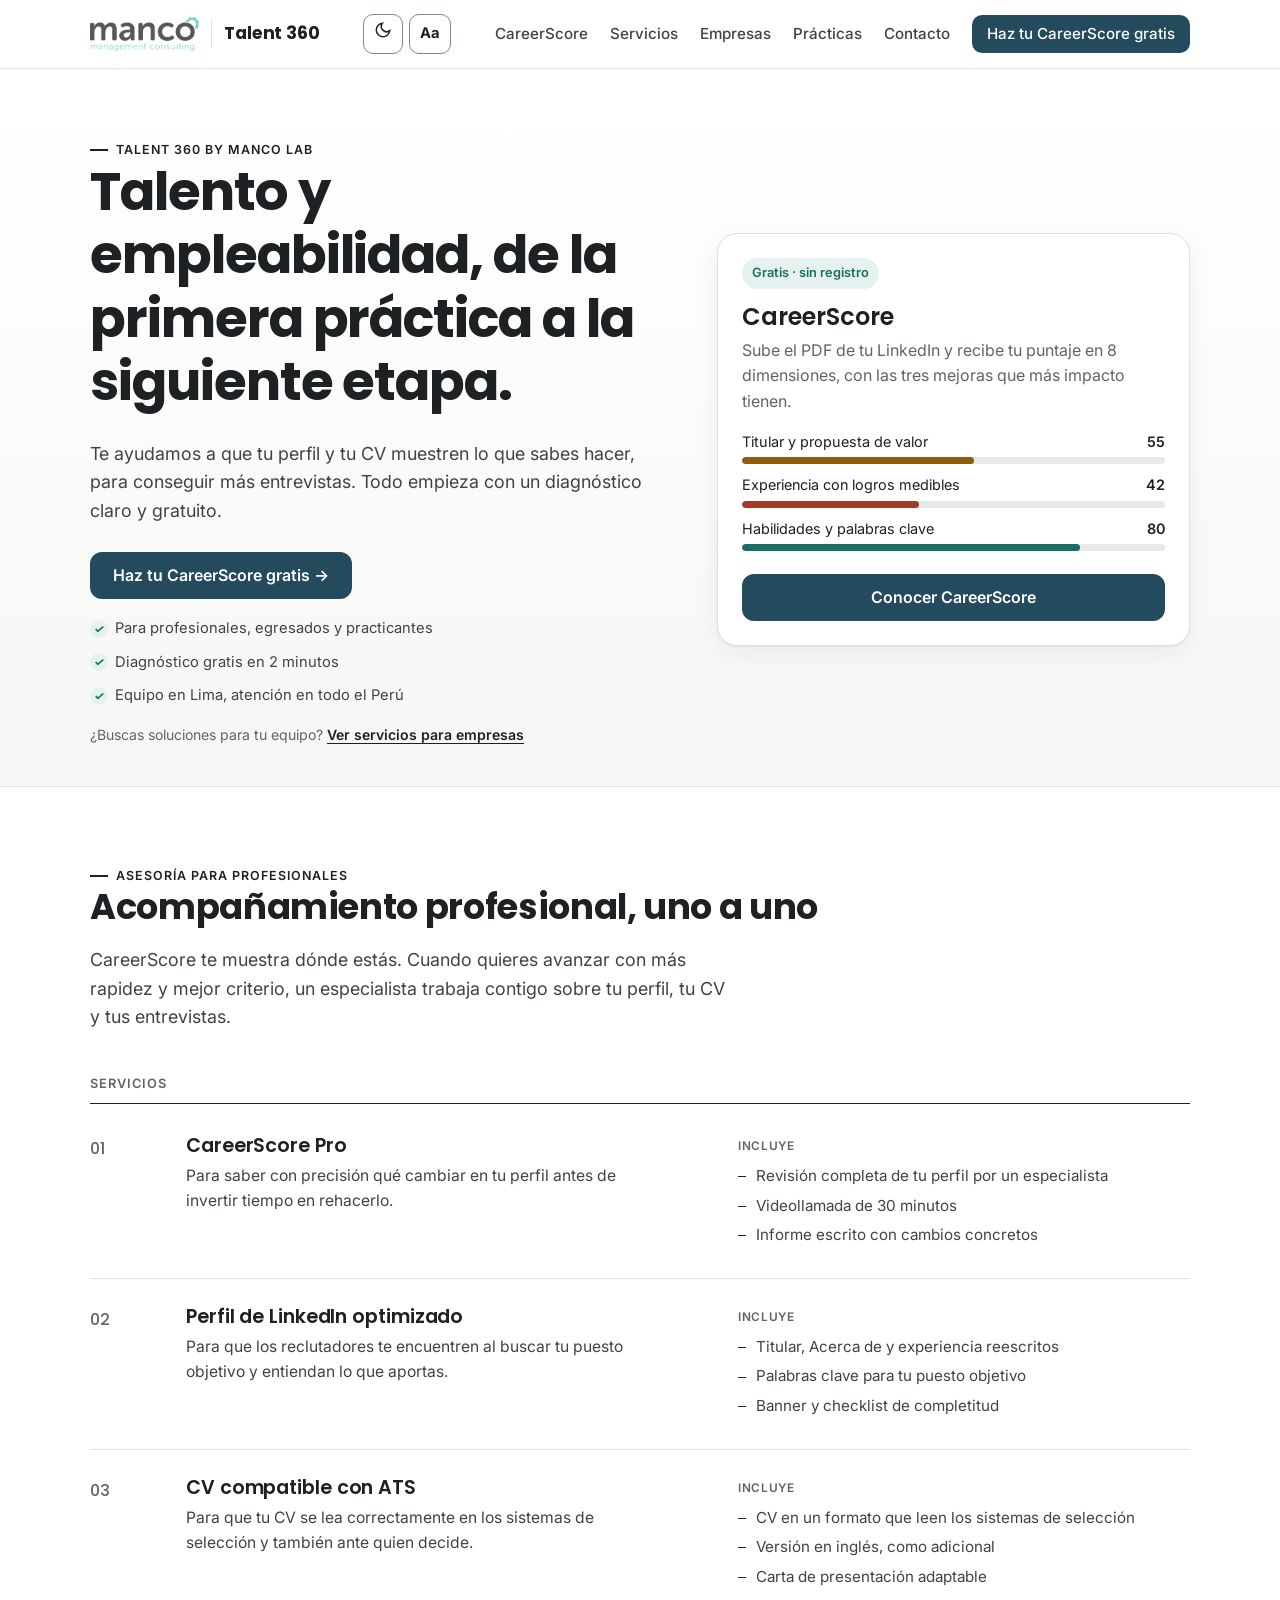
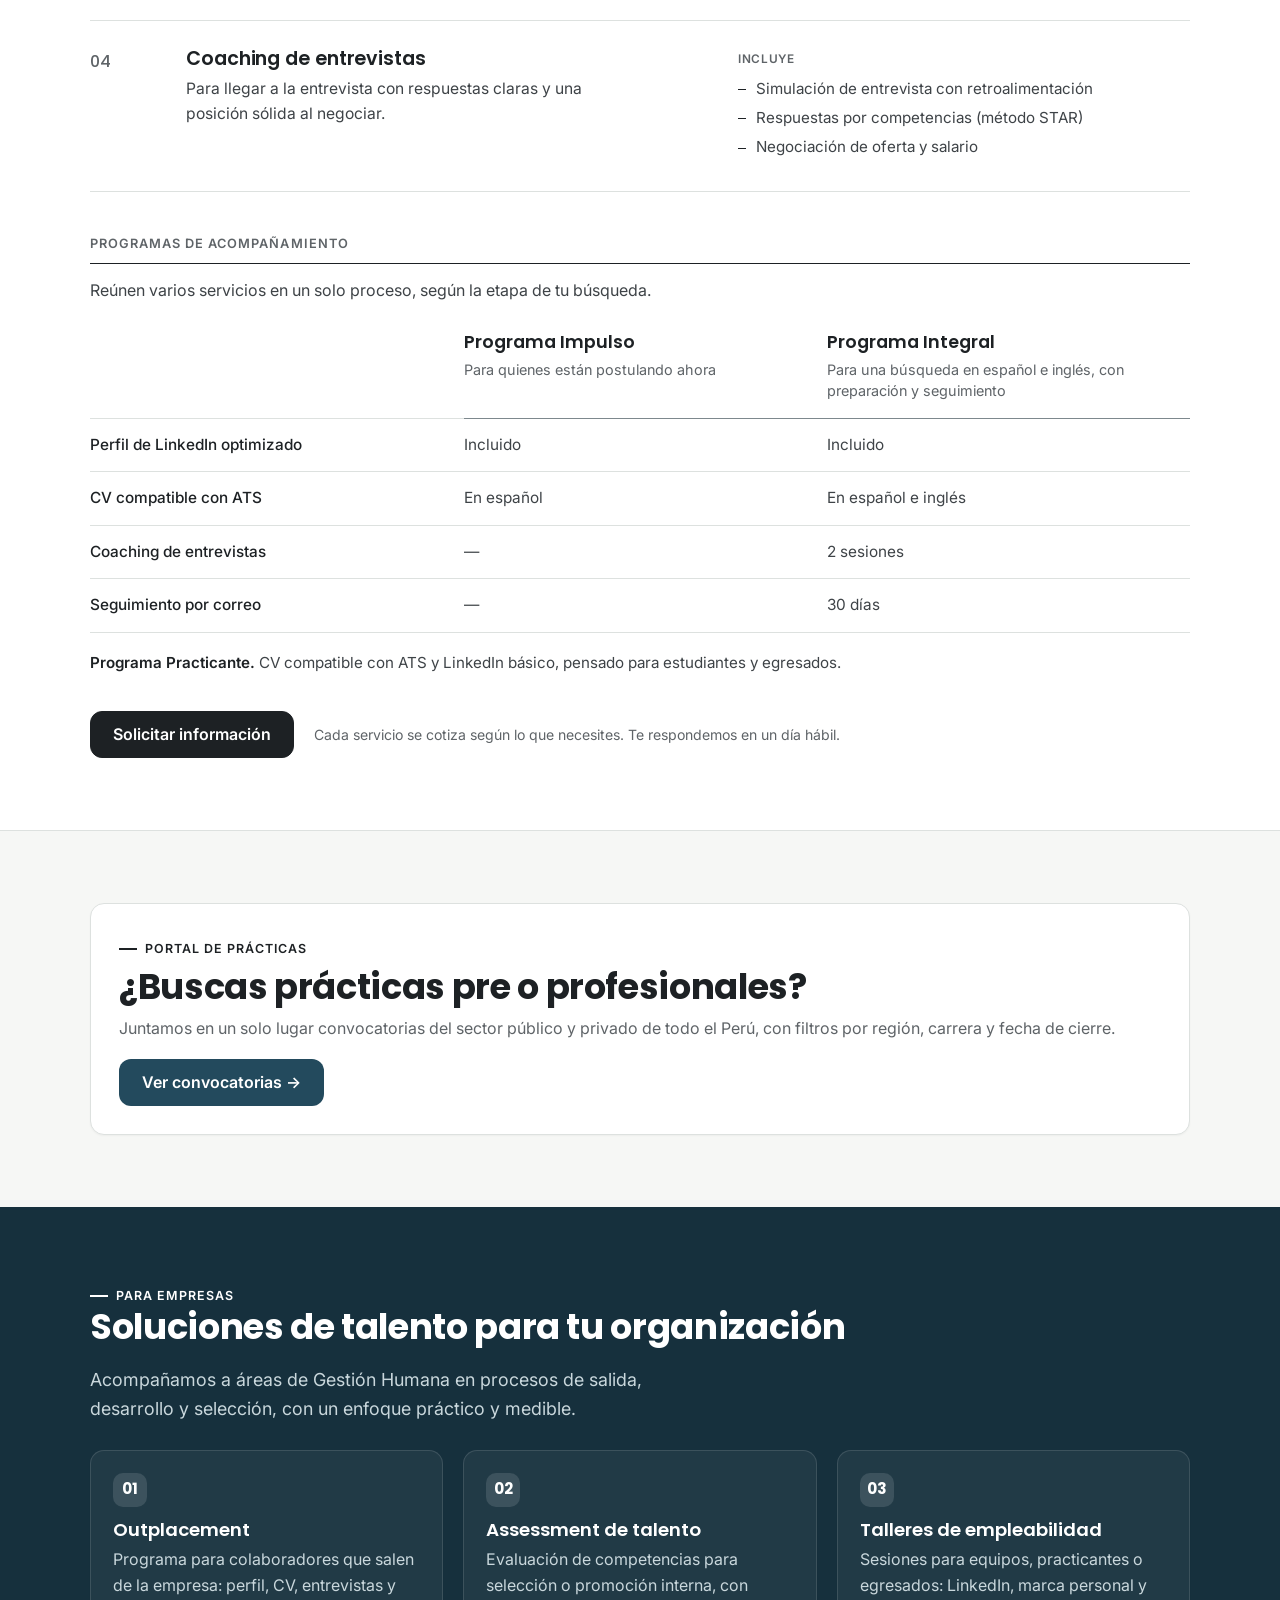
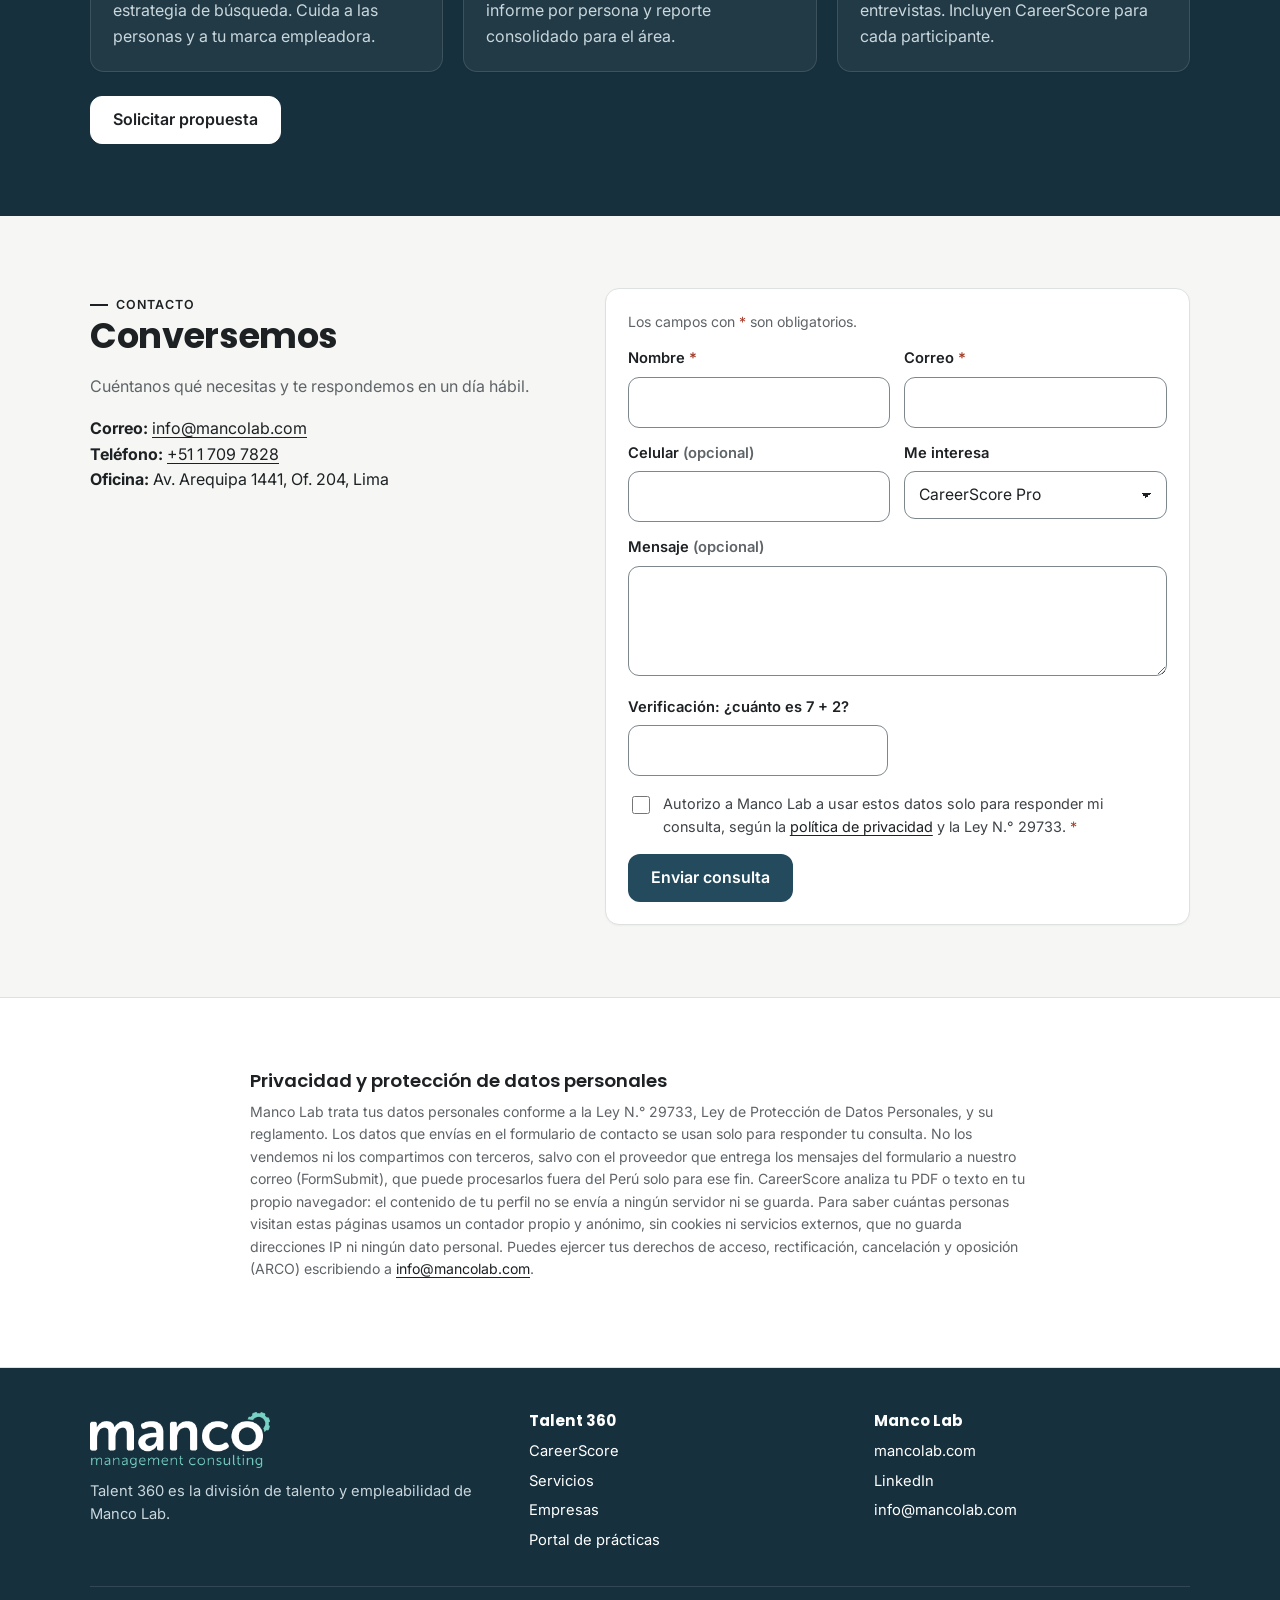
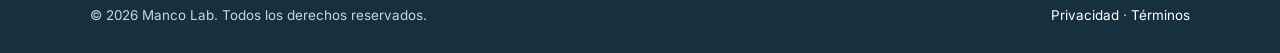
==== commit 4fa8c8ef: "build 2026-10-19T17:05:59Z (24 files)" ====
--- a/talent360/index.html
+++ b/talent360/index.html
@@ -20,7 +20,60 @@
 <link rel="preconnect" href="https://fonts.googleapis.com"><link rel="preconnect" href="https://fonts.gstatic.com" crossorigin>
 <link href="https://fonts.googleapis.com/css2?family=Inter:wght@400;500;600;700&family=Poppins:wght@600;700&display=swap" rel="stylesheet">
 <script>/* tema y preferencias antes de pintar: evita parpadeo */(function(){try{var d=document.documentElement,t=localStorage.getItem('t360-theme');if(!t)t=window.matchMedia&&matchMedia('(prefers-color-scheme: dark)').matches?'dark':'light';d.setAttribute('data-theme',t);var a=JSON.parse(localStorage.getItem('t360-a11y')||'{}');if(a.fs)d.setAttribute('data-fs',a.fs);if(a.contrast)d.setAttribute('data-contrast','high');if(a.underline)d.setAttribute('data-underline','1');}catch(e){}})();</script>
-<link rel="stylesheet" href="assets/hp.css?v=c169f1f4">
+<link rel="stylesheet" href="assets/hp.css?v=723119f8">
+<style>/* Servicios: estilos propios de la sección (van con la página para no depender de la versión de hp.css en el servidor) */
+/* ── Servicios: lista editorial + programas ──────────────── */
+.svc-head{max-width:none}
+.svc-block{margin-top:44px}
+.svc-sub{font-size:.8rem;font-weight:600;letter-spacing:.08em;text-transform:uppercase;color:var(--muted);font-family:var(--font);margin:0 0 4px;padding-bottom:12px;border-bottom:1px solid var(--ink)}
+.svc-list,.svc-list>li,.svc-del ul,.svc-del li{list-style:none!important;margin-left:0!important;padding-left:0}
+.svc-list{margin:0!important;padding:0!important}
+.svc-list>li::marker,.svc-del li::marker{content:none}
+.svc-row{display:grid;grid-template-columns:64px minmax(0,1.15fr) minmax(0,1fr);gap:8px 32px;padding:26px 0;border-bottom:1px solid var(--line)}
+.svc-n{font-family:var(--font-h);font-weight:500;font-size:1rem;color:var(--muted);letter-spacing:.02em;padding-top:2px;font-variant-numeric:tabular-nums}
+.svc-main h4{font-size:1.2rem;font-weight:600;margin:0 0 6px;letter-spacing:-.005em}
+.svc-main p{margin:0;color:var(--ink-2);font-size:.98rem;max-width:44ch}
+.svc-lbl{font-size:.74rem;font-weight:600;letter-spacing:.06em;text-transform:uppercase;color:var(--muted);margin:3px 0 8px}
+.svc-del ul{margin:0!important;padding:0!important;color:var(--ink-2);font-size:.95rem}
+.svc-del li{position:relative;padding-left:18px!important;margin:0 0 5px}
+.svc-del li::before{content:"";position:absolute;left:0;top:.8em;width:8px;height:1px;background:var(--ink)}
+.svc-intro{color:var(--ink-2);margin:14px 0 6px;max-width:640px}
+.prog-wrap{overflow-x:auto}
+.prog{width:100%;border-collapse:collapse;font-size:.96rem;table-layout:fixed}
+.prog th,.prog td{text-align:left;vertical-align:top;padding:14px 16px 14px 0;border-bottom:1px solid var(--line)}
+.prog thead th{padding:18px 16px 16px 0;border-bottom:1px solid var(--line-strong);font-weight:400}
+.prog .prog-empty{width:34%}
+.prog-name{display:block;font-family:var(--font-h);font-weight:600;font-size:1.1rem;color:var(--ink)}
+.prog-for{display:block;color:var(--muted);font-size:.9rem;margin-top:4px;line-height:1.45}
+.prog tbody th{font-weight:500;color:var(--ink)}
+.prog tbody td{color:var(--ink-2)}
+.prog-note{margin:18px 0 0;color:var(--ink-2);font-size:.95rem}
+.prog-note b{color:var(--ink);font-weight:600}
+.svc-foot{display:flex;align-items:center;gap:12px 20px;flex-wrap:wrap;margin-top:36px}
+.svc-foot p{margin:0}
+@media (max-width:760px){
+  .svc-row{grid-template-columns:44px minmax(0,1fr);padding:22px 0}
+  .svc-del{grid-column:2}
+  .svc-del .svc-lbl{margin-top:10px}
+}
+@media (max-width:640px){
+  .prog,.prog thead,.prog tbody,.prog tr,.prog th,.prog td{display:block;width:auto}
+  .prog .prog-empty{display:none}
+  .prog thead tr{display:grid;grid-template-columns:1fr 1fr;gap:14px;border-bottom:1px solid var(--line-strong)}
+  .prog thead th{border:0;padding:14px 0 14px}
+  .prog-name{font-size:1rem}
+  .prog tbody tr{display:grid;grid-template-columns:1fr 1fr;gap:4px 14px;padding:12px 0;border-bottom:1px solid var(--line)}
+  .prog tbody th{grid-column:1/-1;border:0;padding:0 0 2px}
+  .prog tbody td{border:0;padding:0;font-size:.92rem}
+  .prog tbody td::before{content:attr(data-l);display:block;font-size:.72rem;font-weight:600;letter-spacing:.05em;text-transform:uppercase;color:var(--muted)}
+}
+[data-contrast="high"] .svc-row,[data-contrast="high"] .prog th,[data-contrast="high"] .prog td{border-bottom-width:2px}
+#servicios .eyebrow{color:var(--ink)}
+#servicios .eyebrow::before{background:var(--ink)}
+#servicios .svc-foot .btn-primary{background:var(--ink);border-color:var(--ink);color:var(--card)}
+#servicios .svc-foot .btn-primary:hover{background:var(--ink-2);border-color:var(--ink-2)}
+#servicios :focus-visible{outline-color:var(--ink)!important}
+</style>
 <script type="application/ld+json">
 {"@context":"https://schema.org","@type":"Organization","name":"Talent 360 by Manco Lab","parentOrganization":{"@type":"Organization","name":"Manco Lab","url":"https://mancolab.com"},"url":"https://mancolab.com/talent360/","email":"info@mancolab.com","telephone":"+51 1 709 7828","address":{"@type":"PostalAddress","streetAddress":"Av. Arequipa 1441, Of. 204","addressLocality":"Lima","addressCountry":"PE"},"sameAs":["https://www.linkedin.com/company/mancope/"]}
 </script>
@@ -84,26 +137,26 @@
     </div>
     <div class="svc-block">
       <h3 class="svc-sub" id="svc-ind-t">Servicios</h3>
-      <ol class="svc-list" aria-labelledby="svc-ind-t">
+      <ol class="svc-list" aria-labelledby="svc-ind-t" style="list-style:none;margin:0;padding:0">
       <li class="svc-row">
         <span class="svc-n" aria-hidden="true">01</span>
         <div class="svc-main"><h4>CareerScore Pro</h4><p>Para saber con precisión qué cambiar en tu perfil antes de invertir tiempo en rehacerlo.</p></div>
-        <div class="svc-del"><p class="svc-lbl" id="svc-d1">Incluye</p><ul aria-labelledby="svc-d1"><li>Revisión completa de tu perfil por un especialista</li><li>Videollamada de 30 minutos</li><li>Informe escrito con cambios concretos</li></ul></div>
+        <div class="svc-del"><p class="svc-lbl" id="svc-d1">Incluye</p><ul aria-labelledby="svc-d1" style="list-style:none;margin:0;padding:0"><li>Revisión completa de tu perfil por un especialista</li><li>Videollamada de 30 minutos</li><li>Informe escrito con cambios concretos</li></ul></div>
       </li>
       <li class="svc-row">
         <span class="svc-n" aria-hidden="true">02</span>
         <div class="svc-main"><h4>Perfil de LinkedIn optimizado</h4><p>Para que los reclutadores te encuentren al buscar tu puesto objetivo y entiendan lo que aportas.</p></div>
-        <div class="svc-del"><p class="svc-lbl" id="svc-d2">Incluye</p><ul aria-labelledby="svc-d2"><li>Titular, Acerca de y experiencia reescritos</li><li>Palabras clave para tu puesto objetivo</li><li>Banner y checklist de completitud</li></ul></div>
+        <div class="svc-del"><p class="svc-lbl" id="svc-d2">Incluye</p><ul aria-labelledby="svc-d2" style="list-style:none;margin:0;padding:0"><li>Titular, Acerca de y experiencia reescritos</li><li>Palabras clave para tu puesto objetivo</li><li>Banner y checklist de completitud</li></ul></div>
       </li>
       <li class="svc-row">
         <span class="svc-n" aria-hidden="true">03</span>
         <div class="svc-main"><h4>CV compatible con ATS</h4><p>Para que tu CV se lea correctamente en los sistemas de selección y también ante quien decide.</p></div>
-        <div class="svc-del"><p class="svc-lbl" id="svc-d3">Incluye</p><ul aria-labelledby="svc-d3"><li>CV en un formato que leen los sistemas de selección</li><li>Versión en inglés, como adicional</li><li>Carta de presentación adaptable</li></ul></div>
+        <div class="svc-del"><p class="svc-lbl" id="svc-d3">Incluye</p><ul aria-labelledby="svc-d3" style="list-style:none;margin:0;padding:0"><li>CV en un formato que leen los sistemas de selección</li><li>Versión en inglés, como adicional</li><li>Carta de presentación adaptable</li></ul></div>
       </li>
       <li class="svc-row">
         <span class="svc-n" aria-hidden="true">04</span>
         <div class="svc-main"><h4>Coaching de entrevistas</h4><p>Para llegar a la entrevista con respuestas claras y una posición sólida al negociar.</p></div>
-        <div class="svc-del"><p class="svc-lbl" id="svc-d4">Incluye</p><ul aria-labelledby="svc-d4"><li>Simulación de entrevista con retroalimentación</li><li>Respuestas por competencias (método STAR)</li><li>Negociación de oferta y salario</li></ul></div>
+        <div class="svc-del"><p class="svc-lbl" id="svc-d4">Incluye</p><ul aria-labelledby="svc-d4" style="list-style:none;margin:0;padding:0"><li>Simulación de entrevista con retroalimentación</li><li>Respuestas por competencias (método STAR)</li><li>Negociación de oferta y salario</li></ul></div>
       </li>
       </ol>
     </div>
@@ -143,7 +196,7 @@
 </section>
 <section class="section band" id="empresas" aria-labelledby="empresas-t">
   <div class="wrap">
-    <span class="eyebrow" style="color:var(--mint)">Para empresas</span>
+    <span class="eyebrow eyebrow-inv">Para empresas</span>
     <h2 id="empresas-t">Soluciones de talento para tu organización</h2>
     <p class="lead" style="color:#C9D7DC">Acompañamos a áreas de Gestión Humana en procesos de salida, desarrollo y selección, con un enfoque práctico y medible.</p>
     <div class="grid-3" style="margin-top:26px">
--- a/talent360/assets/hp.css
+++ b/talent360/assets/hp.css
@@ -5,7 +5,7 @@
   --mint:#78D2C4; --green:#1B6E62; --green-50:#E6F2EF;
   --amber:#8F5B0E; --amber-50:#FBF3E4; --red:#A33A29; --red-50:#F9ECE9;
   --bg:#F6F7F5; --card:#FFFFFF; --line:#DDE1DF; --line-strong:#7D888D; --track:#E6E9E8;
-  --link:#234A5D; --focus:#234A5D; --topbar:rgba(255,255,255,.95);
+  --link:#1D2124; --focus:#1D2124; --topbar:rgba(255,255,255,.95);
   --warn-bg:#FFF7E0; --warn-line:#EED9A4; --warn-ink:#4A3700;
   --radius:14px; --shadow:0 1px 2px rgba(16,24,28,.06),0 8px 24px rgba(16,24,28,.06);
   --font:"Inter",system-ui,-apple-system,"Segoe UI",Roboto,Arial,sans-serif;
@@ -119,7 +119,7 @@
 .howto ol{margin:6px 0 0;padding-left:20px}
 label.f{display:block;font-weight:600;font-size:.92rem;margin:0 0 6px}
 input[type=text],input[type=email],input[type=tel],input[type=url],select,textarea{width:100%;font:inherit;font-size:.98rem;padding:12px 14px;border:1.5px solid var(--line-strong);border-radius:11px;background:var(--card);color:var(--ink);transition:border-color .15s}
-input:focus,select:focus,textarea:focus{outline:none;border-color:var(--link);box-shadow:0 0 0 3px rgba(35,74,93,.12)}
+input:focus,select:focus,textarea:focus{outline:none;border-color:var(--link);box-shadow:0 0 0 3px rgba(29,33,36,.12)}
 textarea{min-height:180px;resize:vertical}
 .check{display:flex;gap:10px;align-items:flex-start;font-size:.9rem;color:var(--ink-2);margin:16px 0}
 .check input{margin-top:4px;width:18px;height:18px;accent-color:var(--link);flex:none}
@@ -171,7 +171,7 @@
 .band h2,.band h3{color:#fff}
 .band p{color:#C9D7DC}
 .band .card{background:rgba(255,255,255,.05);border-color:rgba(255,255,255,.12);color:#fff}
-.band .num{background:rgba(120,210,196,.16);color:var(--mint)}
+.band .num{background:rgba(255,255,255,.12);color:#fff}
 
 /* FAQ, contact */
 .faq{max-width:820px;margin:0 auto}
@@ -210,7 +210,7 @@
   color-scheme:dark;
   --ink:#E9EFF1; --ink-2:#CAD6DB; --muted:#A5B6BD;
   --teal:#2F6A82; --teal-900:#0A1820; --teal-700:#3B7A93; --teal-50:#1A3140;
-  --link:#8FD8CB; --focus:#8FD8CB; --mint:#78D2C4;
+  --link:#E9EFF1; --focus:#E9EFF1; --mint:#78D2C4;
   --green:#62C9B2; --green-50:#123A33; --amber:#E9B562; --amber-50:#3A2C12; --red:#F39A89; --red-50:#3F1F1A;
   --bg:#0E171C; --card:#15222A; --line:#2B3C45; --line-strong:#71868F; --track:#26363F;
   --topbar:rgba(21,34,42,.95); --warn-bg:#2E260F; --warn-line:#6B5520; --warn-ink:#F3E6C4;
@@ -234,7 +234,7 @@
 html[data-fs="-1"]{font-size:93.75%} html[data-fs="1"]{font-size:112.5%} html[data-fs="2"]{font-size:125%} html[data-fs="3"]{font-size:137.5%}
 [data-underline] a{text-decoration:underline!important;text-underline-offset:3px}
 [data-contrast="high"]{--muted:var(--ink);--ink-2:var(--ink);--line:#59656B;--line-strong:#2E3639;--track:#C9D0D3}
-[data-theme="dark"][data-contrast="high"]{--line:#7F949D;--line-strong:#B7C6CC;--track:#3C4E57;--link:#B8F0E6;--bg:#000;--card:#0B1216}
+[data-theme="dark"][data-contrast="high"]{--line:#7F949D;--line-strong:#B7C6CC;--track:#3C4E57;--link:#FFFFFF;--bg:#000;--card:#0B1216}
 [data-contrast="high"] .card,[data-contrast="high"] .offer,[data-contrast="high"] input,[data-contrast="high"] select,[data-contrast="high"] textarea,[data-contrast="high"] .btn-ghost{border-width:2px}
 [data-contrast="high"] a{text-decoration:underline}
 @media (prefers-reduced-motion:reduce){
@@ -280,48 +280,8 @@
 .guide li{position:relative;background:var(--bg);border:1px solid var(--line);border-radius:12px;padding:12px 12px 12px 48px;font-size:.9rem;color:var(--ink-2)}
 .guide li b{color:var(--ink);display:block}
 .guide li::before{counter-increment:g;content:counter(g);position:absolute;left:12px;top:12px;width:26px;height:26px;border-radius:8px;background:var(--teal);color:#fff;font-weight:700;display:grid;place-items:center;font-size:.85rem}
-
-/* ── Servicios: lista editorial + programas ──────────────── */
-.svc-head{max-width:none}
-.svc-block{margin-top:44px}
-.svc-sub{font-size:.8rem;font-weight:600;letter-spacing:.08em;text-transform:uppercase;color:var(--muted);font-family:var(--font);margin:0 0 4px;padding-bottom:12px;border-bottom:1px solid var(--ink)}
-.svc-list{list-style:none;margin:0;padding:0}
-.svc-row{display:grid;grid-template-columns:64px minmax(0,1.15fr) minmax(0,1fr);gap:8px 32px;padding:26px 0;border-bottom:1px solid var(--line)}
-.svc-n{font-family:var(--font-h);font-weight:500;font-size:1rem;color:var(--muted);letter-spacing:.02em;padding-top:2px;font-variant-numeric:tabular-nums}
-.svc-main h4{font-size:1.2rem;font-weight:600;margin:0 0 6px;letter-spacing:-.005em}
-.svc-main p{margin:0;color:var(--ink-2);font-size:.98rem;max-width:44ch}
-.svc-lbl{font-size:.74rem;font-weight:600;letter-spacing:.06em;text-transform:uppercase;color:var(--muted);margin:3px 0 8px}
-.svc-del ul{list-style:none;margin:0;padding:0;color:var(--ink-2);font-size:.95rem}
-.svc-del li{position:relative;padding-left:18px;margin:0 0 5px}
-.svc-del li::before{content:"";position:absolute;left:0;top:.8em;width:8px;height:1px;background:var(--line-strong)}
-.svc-intro{color:var(--ink-2);margin:14px 0 6px;max-width:640px}
-.prog-wrap{overflow-x:auto}
-.prog{width:100%;border-collapse:collapse;font-size:.96rem;table-layout:fixed}
-.prog th,.prog td{text-align:left;vertical-align:top;padding:14px 16px 14px 0;border-bottom:1px solid var(--line)}
-.prog thead th{padding:18px 16px 16px 0;border-bottom:1px solid var(--line-strong);font-weight:400}
-.prog .prog-empty{width:34%}
-.prog-name{display:block;font-family:var(--font-h);font-weight:600;font-size:1.1rem;color:var(--ink)}
-.prog-for{display:block;color:var(--muted);font-size:.9rem;margin-top:4px;line-height:1.45}
-.prog tbody th{font-weight:500;color:var(--ink)}
-.prog tbody td{color:var(--ink-2)}
-.prog-note{margin:18px 0 0;color:var(--ink-2);font-size:.95rem}
-.prog-note b{color:var(--ink);font-weight:600}
-.svc-foot{display:flex;align-items:center;gap:12px 20px;flex-wrap:wrap;margin-top:36px}
-.svc-foot p{margin:0}
-@media (max-width:760px){
-  .svc-row{grid-template-columns:44px minmax(0,1fr);padding:22px 0}
-  .svc-del{grid-column:2}
-  .svc-del .svc-lbl{margin-top:10px}
-}
-@media (max-width:640px){
-  .prog,.prog thead,.prog tbody,.prog tr,.prog th,.prog td{display:block;width:auto}
-  .prog .prog-empty{display:none}
-  .prog thead tr{display:grid;grid-template-columns:1fr 1fr;gap:14px;border-bottom:1px solid var(--line-strong)}
-  .prog thead th{border:0;padding:14px 0 14px}
-  .prog-name{font-size:1rem}
-  .prog tbody tr{display:grid;grid-template-columns:1fr 1fr;gap:4px 14px;padding:12px 0;border-bottom:1px solid var(--line)}
-  .prog tbody th{grid-column:1/-1;border:0;padding:0 0 2px}
-  .prog tbody td{border:0;padding:0;font-size:.92rem}
-  .prog tbody td::before{content:attr(data-l);display:block;font-size:.72rem;font-weight:600;letter-spacing:.05em;text-transform:uppercase;color:var(--muted)}
-}
-[data-contrast="high"] .svc-row,[data-contrast="high"] .prog th,[data-contrast="high"] .prog td{border-bottom-width:2px}
+/* ── Desplegables: misma altura y flecha que los campos, en claro y oscuro ── */
+select{-webkit-appearance:none;-moz-appearance:none;appearance:none;min-height:48px;padding-right:40px;line-height:1.3;background-image:linear-gradient(45deg,transparent 50%,var(--ink) 50%),linear-gradient(135deg,var(--ink) 50%,transparent 50%);background-position:calc(100% - 20px) 50%,calc(100% - 15px) 50%;background-size:5px 5px,5px 5px;background-repeat:no-repeat}
+select::-ms-expand{display:none}
+input[type=text],input[type=email],input[type=tel],input[type=url]{min-height:48px}
+.eyebrow-inv{color:#fff}.eyebrow-inv::before{background:#fff}
